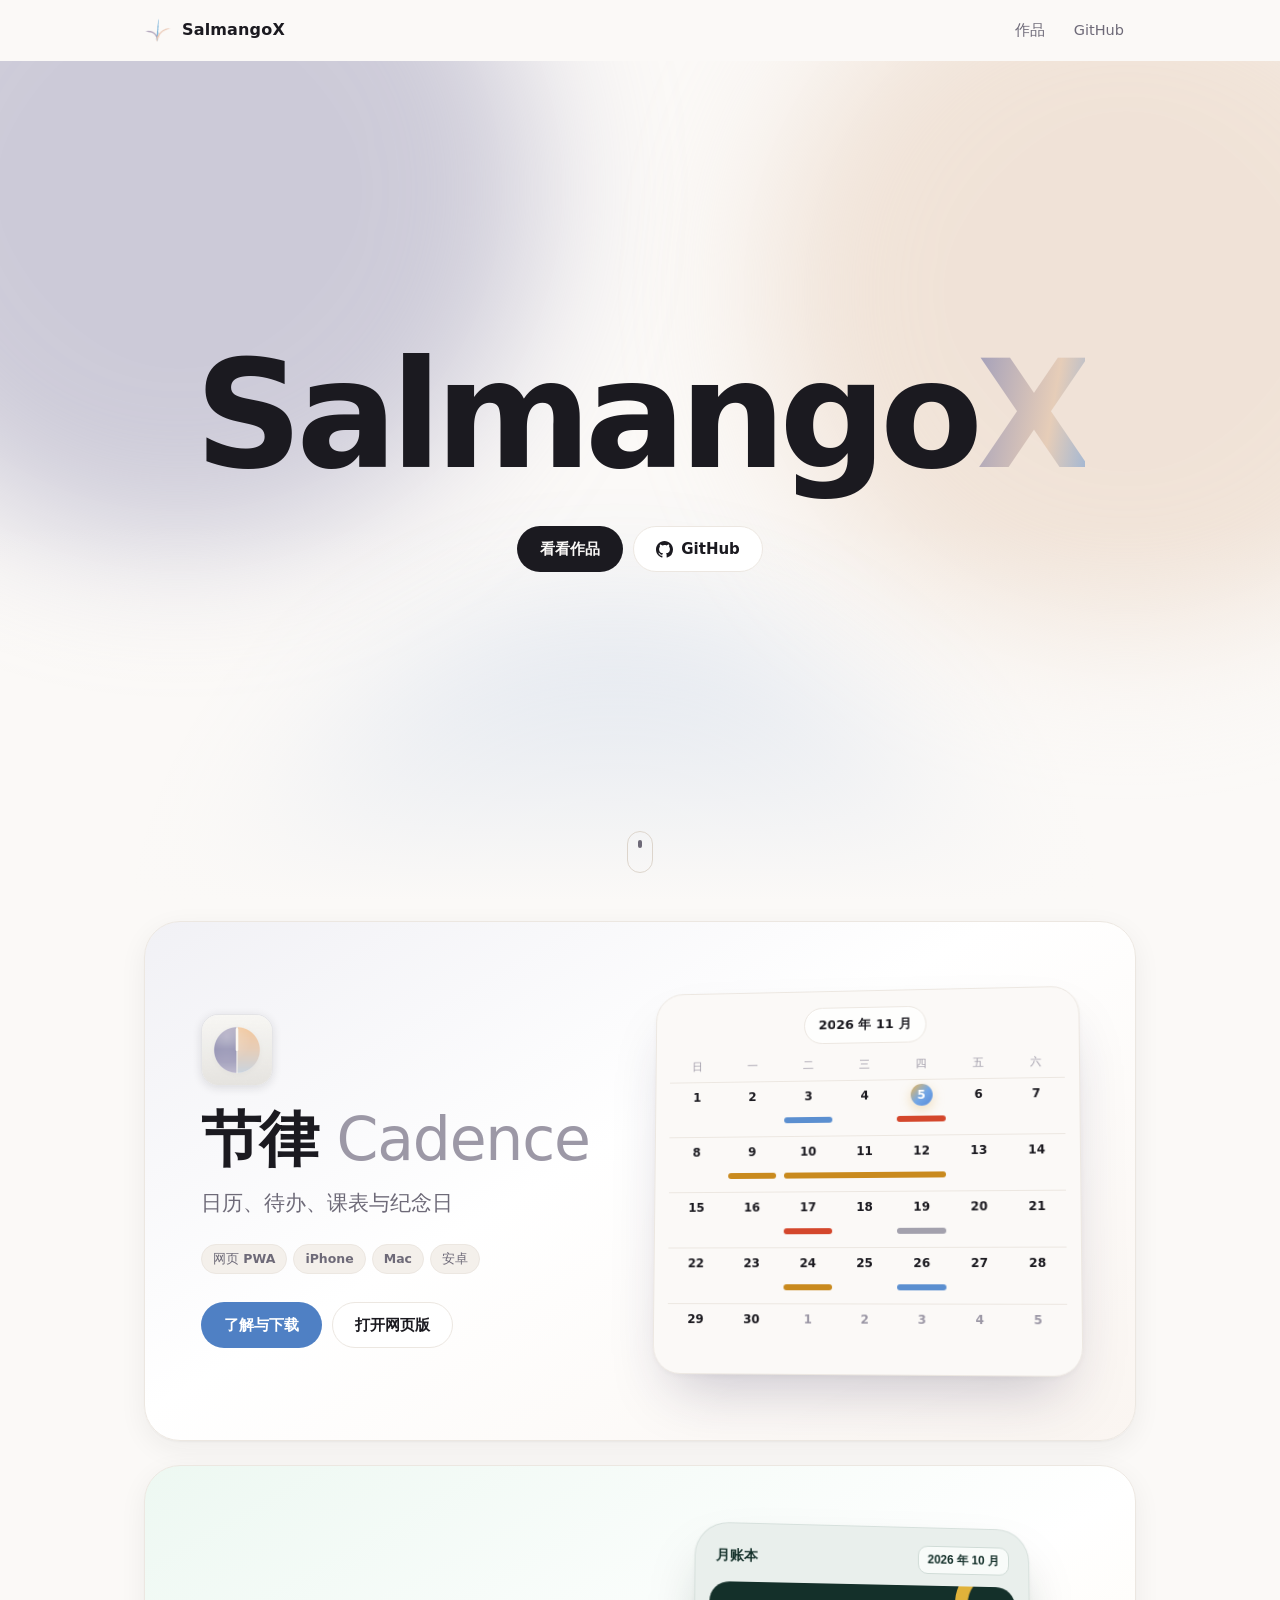
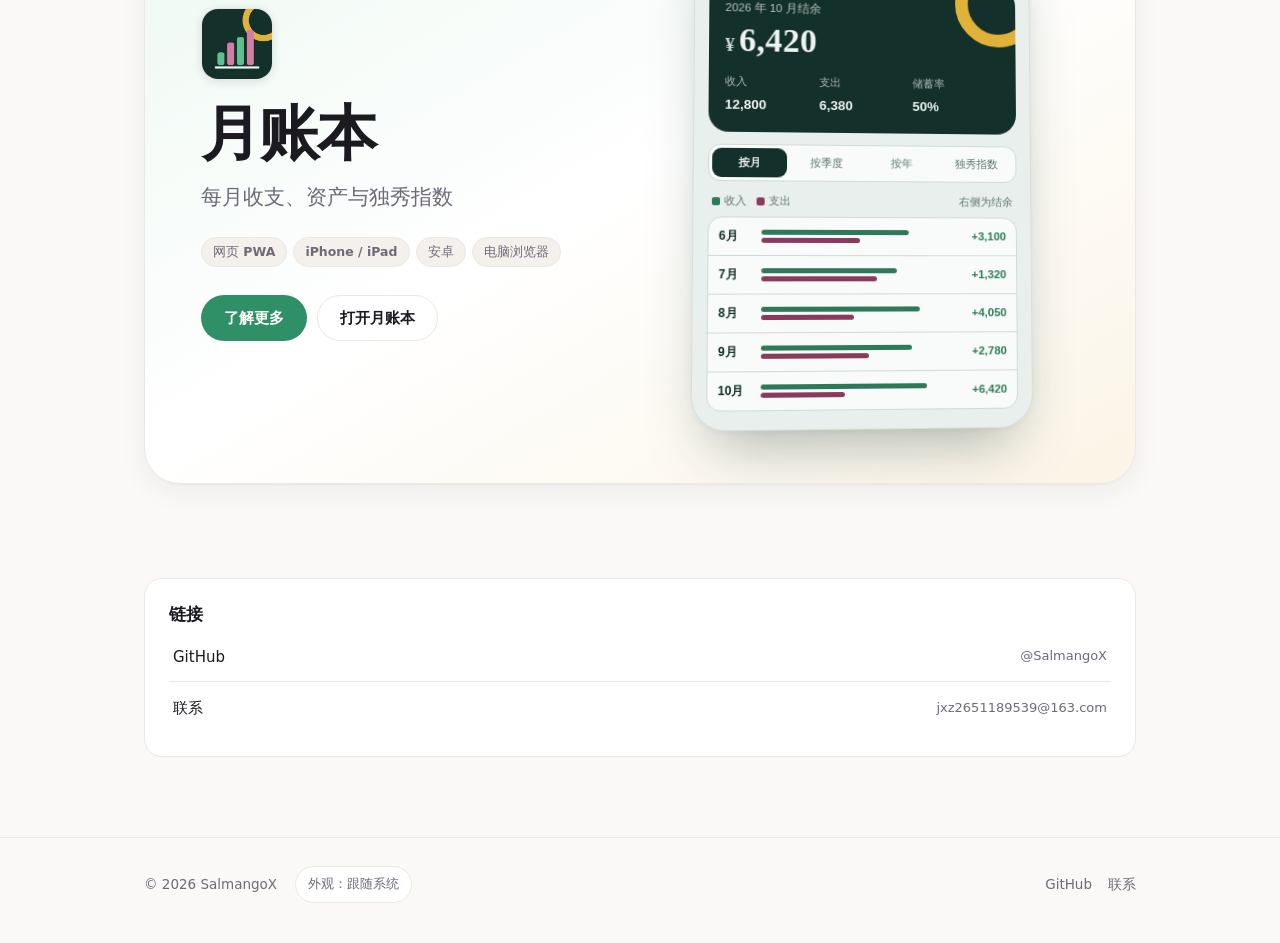
==== index.html @ d092184d "示意图去掉点阵、背后彩光更饱满；玻璃加上沿内亮光和下沿内阴影显出厚度（Safari 也有）；同步示意图重排：左列 iPhone / 安卓、右列 Mac / 网页、虚线正好连到中间的云，标签放在云下居中" ====
<!doctype html>
<html lang="zh-CN">
<head>
<meta charset="utf-8">
<meta name="sx-build" content="202611070124">
<meta name="viewport" content="width=device-width,initial-scale=1,viewport-fit=cover">
<title>SalmangoX</title>
<meta name="description" content="SalmangoX 的作品。">
<meta name="theme-color" content="#FBF9F7" media="(prefers-color-scheme: light)">
<meta name="theme-color" content="#141318" media="(prefers-color-scheme: dark)">
<link rel="icon" href="logo.png" type="image/png">
<link rel="stylesheet" href="style.css?v=202611070124">
<script src="site.js?v=202611070124"></script>
</head>
<body>
<header>
  <div class="wrap bar">
    <a class="brand" href="./" aria-label="SalmangoX 首页"><img src="logo.png" alt="" width="28" height="28">SalmangoX</a>
    <nav class="nav">
      <a href="./#products">作品</a>
      <a href="https://github.com/SalmangoX">GitHub</a>
    </nav>
  </div>
</header>

<main>
  <div class="hero">
    <div class="aurora" aria-hidden="true"><span></span><span></span><span></span></div>
    <div class="wrap hero-in">
      <h1 class="big">Salmango<span class="grad shimmer">X</span></h1>
      <div class="btns">
        <a class="btn primary" href="#products">看看作品</a>
        <a class="btn ghost" href="https://github.com/SalmangoX">
          <svg viewBox="0 0 16 16" fill="currentColor" aria-hidden="true"><path d="M8 0C3.58 0 0 3.58 0 8c0 3.54 2.29 6.53 5.47 7.59.4.07.55-.17.55-.38v-1.33c-2.23.48-2.7-1.07-2.7-1.07-.36-.92-.89-1.17-.89-1.17-.73-.5.06-.49.06-.49.8.06 1.23.83 1.23.83.71 1.22 1.87.87 2.33.66.07-.52.28-.87.5-1.07-1.78-.2-3.64-.89-3.64-3.95 0-.87.31-1.59.82-2.15-.08-.2-.36-1.02.08-2.12 0 0 .67-.21 2.2.82A7.6 7.6 0 0 1 8 3.87c.68 0 1.36.09 2 .27 1.53-1.04 2.2-.82 2.2-.82.44 1.1.16 1.92.08 2.12.51.56.82 1.27.82 2.15 0 3.07-1.87 3.75-3.65 3.95.29.25.54.73.54 1.48v2.2c0 .21.15.46.55.38A8.01 8.01 0 0 0 16 8c0-4.42-3.58-8-8-8Z"/></svg>
          GitHub
        </a>
      </div>
    </div>
    <a class="scroll-cue" href="#products" aria-label="往下看"><span></span></a>
  </div>

  <section id="products" class="showcase">
    <div class="wrap">

      <article class="show cadence spot reveal">
        <div class="show-text">
          <img class="picon" src="img/cadence.png" alt="节律图标" width="72" height="72">
          <h2>节律 <span class="en">Cadence</span></h2>
          <p class="one">日历、待办、课表与纪念日</p>
          <div class="chips"><span class="chip">网页 PWA</span><span class="chip">iPhone</span><span class="chip">Mac</span><span class="chip">安卓</span></div>
          <div class="btns">
            <a class="btn tint" href="cadence.html">了解与下载</a>
            <a class="btn ghost" href="https://salmangox.github.io/month-calendar/">打开网页版</a>
          </div>
        </div>
        <div class="show-vis" aria-hidden="true">
          <div class="cal">
            <div class="cal-h"><span class="pill">2026 年 11 月</span></div>
            <div class="cal-w"><span>日</span><span>一</span><span>二</span><span>三</span><span>四</span><span>五</span><span>六</span></div>
            <div class="cal-g">
              <span class="cell" style="--i:1"><b>1</b></span>
              <span class="cell" style="--i:2"><b>2</b></span>
              <span class="cell" style="--i:3"><b>3</b><i class="ev p1"></i></span>
              <span class="cell" style="--i:4"><b>4</b></span>
              <span class="cell today" style="--i:5"><b>5</b><i class="ev p3"></i></span>
              <span class="cell" style="--i:6"><b>6</b></span>
              <span class="cell" style="--i:7"><b>7</b></span>
              <span class="cell" style="--i:8"><b>8</b></span>
              <span class="cell" style="--i:9"><b>9</b><i class="ev p2"></i></span>
              <span class="cell" style="--i:10"><b>10</b><i class="ev span p2"></i></span>
              <span class="cell" style="--i:11"><b>11</b></span>
              <span class="cell" style="--i:12"><b>12</b></span>
              <span class="cell" style="--i:13"><b>13</b></span>
              <span class="cell" style="--i:14"><b>14</b></span>
              <span class="cell" style="--i:15"><b>15</b></span>
              <span class="cell" style="--i:16"><b>16</b></span>
              <span class="cell" style="--i:17"><b>17</b><i class="ev p3"></i></span>
              <span class="cell" style="--i:18"><b>18</b></span>
              <span class="cell" style="--i:19"><b>19</b><i class="ev p0"></i></span>
              <span class="cell" style="--i:20"><b>20</b></span>
              <span class="cell" style="--i:21"><b>21</b></span>
              <span class="cell" style="--i:22"><b>22</b></span>
              <span class="cell" style="--i:23"><b>23</b></span>
              <span class="cell" style="--i:24"><b>24</b><i class="ev p2"></i></span>
              <span class="cell" style="--i:25"><b>25</b></span>
              <span class="cell" style="--i:26"><b>26</b><i class="ev p1"></i></span>
              <span class="cell" style="--i:27"><b>27</b></span>
              <span class="cell" style="--i:28"><b>28</b></span>
              <span class="cell" style="--i:29"><b>29</b></span>
              <span class="cell" style="--i:30"><b>30</b></span>
              <span class="cell out" style="--i:31"><b>1</b></span>
              <span class="cell out" style="--i:32"><b>2</b></span>
              <span class="cell out" style="--i:33"><b>3</b></span>
              <span class="cell out" style="--i:34"><b>4</b></span>
              <span class="cell out" style="--i:35"><b>5</b></span>
            </div>
          </div>
        </div>
      </article>

      <article class="show ledger spot reveal">
        <div class="show-text">
          <img class="picon" src="img/ledger.png" alt="月账本图标" width="72" height="72">
          <h2>月账本</h2>
          <p class="one">每月收支、资产与独秀指数</p>
          <div class="chips"><span class="chip">网页 PWA</span><span class="chip">iPhone / iPad</span><span class="chip">安卓</span><span class="chip">电脑浏览器</span></div>
          <div class="btns">
            <a class="btn tint" href="ledger.html">了解更多</a>
            <a class="btn ghost" href="https://salmangox.github.io/ledger/">打开月账本</a>
          </div>
        </div>
        <div class="show-vis" aria-hidden="true">
          <div class="lg-app">
            <div class="lg-top"><b>月账本</b><span>2026 年 10 月</span></div>
            <div class="lg-hero">
              <i class="lg-ring"></i>
              <div class="lg-cap">2026 年 10 月结余</div>
              <div class="lg-num">6,420</div>
              <div class="lg-kv"><div><span>收入</span><b>12,800</b></div><div><span>支出</span><b>6,380</b></div><div><span>储蓄率</span><b>50%</b></div></div>
            </div>
            <div class="lg-seg"><span class="on">按月</span><span>按季度</span><span>按年</span><span>独秀指数</span></div>
            <div class="lg-legend"><span><i class="inc"></i>收入</span><span><i class="exp"></i>支出</span><span class="r">右侧为结余</span></div>
            <div class="lg-rows"><div class="lg-row" style="--i:0"><b>6月</b><div class="lg-bars"><i class="inc" style="--w:78%"></i><i class="exp" style="--w:52%"></i></div><em>+3,100</em></div><div class="lg-row" style="--i:1"><b>7月</b><div class="lg-bars"><i class="inc" style="--w:72%"></i><i class="exp" style="--w:61%"></i></div><em>+1,320</em></div><div class="lg-row" style="--i:2"><b>8月</b><div class="lg-bars"><i class="inc" style="--w:84%"></i><i class="exp" style="--w:49%"></i></div><em>+4,050</em></div><div class="lg-row" style="--i:3"><b>9月</b><div class="lg-bars"><i class="inc" style="--w:80%"></i><i class="exp" style="--w:57%"></i></div><em>+2,780</em></div><div class="lg-row" style="--i:4"><b>10月</b><div class="lg-bars"><i class="inc" style="--w:88%"></i><i class="exp" style="--w:44%"></i></div><em>+6,420</em></div></div>
          </div>
        </div>
      </article>

    </div>
  </section>

  <section>
    <div class="wrap">
      <div class="box reveal">
        <h3>链接</h3>
        <div class="links">
          <a href="https://github.com/SalmangoX">GitHub<span>@SalmangoX</span></a>
          <a href="mailto:jxz2651189539@163.com">联系<span>jxz2651189539@163.com</span></a>
        </div>
      </div>
    </div>
  </section>
</main>

<footer>
  <div class="wrap">
    <span>© 2026 SalmangoX</span>
    <button class="theme" id="themeBtn" type="button">外观：跟随系统</button>
    <div class="sp">
      <a href="https://github.com/SalmangoX">GitHub</a>
      <a href="mailto:jxz2651189539@163.com">联系</a>
    </div>
  </div>
</footer>
</body>
</html>
---- style.css ----
/* SalmangoX 官网 · 配色取自节律 Cadence 的 logo：雾紫 → 暖沙；主色天蓝 */
:root{
  --bg:#FBF9F7; --bg2:#F4F0EB; --card:#FFFFFF; --ink:#1B1A20; --sub:#6E6A78; --faint:#9C98A6;
  --line:#ECE7E1; --line2:#DDD5CC;
  --a1:#9F9DBA; --a2:#E6CDB8; --sky:#4F80C4; --sky-ink:#3E6BAA;
  --p0:#A3A1AD; --p1:#5B8FD0; --p2:#C98A1E; --p3:#D4472C;
  --lg-deep:#15302C; --lg-green:#5EC394; --lg-pink:#D57FA8; --lg-gold:#E3B23C;
  --pc:var(--sky); --pc-ink:var(--sky-ink);
  --r:18px; --shadow:0 1px 2px rgba(27,26,32,.04),0 8px 28px rgba(27,26,32,.06);
  --hdr:rgba(251,249,247,.82);
  color-scheme:light;
}
@media (prefers-color-scheme:dark){
  :root:not([data-theme="light"]){
    --bg:#141318; --bg2:#1A1920; --card:#1E1D24; --ink:#EEECF3; --sub:#A6A2B1; --faint:#77737F;
    --line:#2A2831; --line2:#3A3742;
    --a1:#B4B2CE; --a2:#E9D2BE; --sky:#8DB0EA; --sky-ink:#8DB0EA;
    --shadow:0 1px 2px rgba(0,0,0,.3),0 8px 28px rgba(0,0,0,.28);
    --hdr:rgba(20,19,24,.78);
    color-scheme:dark;
  }
}
:root[data-theme="dark"]{
  --bg:#141318; --bg2:#1A1920; --card:#1E1D24; --ink:#EEECF3; --sub:#A6A2B1; --faint:#77737F;
  --line:#2A2831; --line2:#3A3742;
  --a1:#B4B2CE; --a2:#E9D2BE; --sky:#8DB0EA; --sky-ink:#8DB0EA;
  --shadow:0 1px 2px rgba(0,0,0,.3),0 8px 28px rgba(0,0,0,.28);
  --hdr:rgba(20,19,24,.78);
  color-scheme:dark;
}

*{box-sizing:border-box}
html{-webkit-text-size-adjust:100%}
body{margin:0;background:var(--bg);color:var(--ink);font-size:16px;line-height:1.75;
  font-family:-apple-system,BlinkMacSystemFont,"SF Pro Text","PingFang SC","Hiragino Sans GB","Microsoft YaHei",system-ui,sans-serif;
  -webkit-font-smoothing:antialiased;text-rendering:optimizeLegibility}
a{color:inherit;text-decoration:none}
h1,h2,h3,p{margin:0}
h1,h2,h3{line-height:1.3;letter-spacing:-.01em}
img{display:block;max-width:100%}
code{font-family:ui-monospace,"SF Mono",Menlo,monospace;font-size:.86em;background:var(--bg2);
  border:1px solid var(--line);border-radius:6px;padding:1px 6px;word-break:break-all}
.wrap{max-width:1040px;margin:0 auto;padding:0 24px}
@media (max-width:560px){.wrap{padding:0 16px}}

/* 顶栏 */
header{position:sticky;top:0;z-index:10;background:var(--hdr);border-bottom:1px solid var(--line);
  -webkit-backdrop-filter:saturate(1.6) blur(16px);backdrop-filter:saturate(1.6) blur(16px)}
.bar{display:flex;align-items:center;gap:6px;height:60px}
.brand{display:flex;align-items:center;gap:10px;font-weight:680;letter-spacing:.01em;margin-right:auto;padding:8px 0}
.brand svg{width:28px;height:28px;flex:none}
.brand img{width:28px;height:28px;flex:none;display:block}
.nav a{font-size:14.5px;color:var(--sub);padding:10px 12px;border-radius:10px}
.nav a:hover,.nav a[aria-current]{color:var(--ink)}
.nav a[aria-current]{font-weight:600}
@media (max-width:560px){.nav a.hide-s{display:none}.nav a{padding:10px 8px}}

/* 按钮：热区比看到的大 */
.btns{display:flex;gap:10px;flex-wrap:wrap}
.btn{display:inline-flex;align-items:center;justify-content:center;gap:8px;min-height:46px;padding:0 22px;
  border-radius:999px;font-size:15px;font-weight:600;border:1px solid transparent;
  transition:transform .18s,border-color .18s,background .18s}
.btn:hover{transform:translateY(-1px)}
.btn:active{transform:scale(.98)}
.btn.primary{background:var(--ink);color:var(--bg)}
.btn.tint{background:var(--pc);color:#fff}
:root[data-theme="dark"] .btn.tint{color:#15141A}
@media (prefers-color-scheme:dark){:root:not([data-theme="light"]) .btn.tint{color:#15141A}}
.btn.ghost{background:var(--card);border-color:var(--line)}
.btn.ghost:hover{border-color:var(--line2)}
.btn svg{width:17px;height:17px}

/* 首页大标题 */
.hero{position:relative;padding:88px 0 64px;overflow:hidden}
.hero::before{content:"";position:absolute;inset:-30% -10% auto;height:520px;z-index:-1;pointer-events:none;
  background:radial-gradient(42% 60% at 30% 40%,color-mix(in oklab,var(--a1) 34%,transparent),transparent 70%),
             radial-gradient(40% 55% at 72% 35%,color-mix(in oklab,var(--a2) 46%,transparent),transparent 70%);
  filter:blur(8px);opacity:.9}
.eyebrow{font-size:12.5px;letter-spacing:.2em;text-transform:uppercase;color:var(--faint);font-weight:650}
.hero h1{font-size:clamp(38px,7vw,64px);margin:14px 0 18px;font-weight:720;letter-spacing:-.02em}
.grad{background:linear-gradient(100deg,var(--a1),color-mix(in oklab,var(--a1) 50%,var(--a2)) 45%,var(--a2));
  -webkit-background-clip:text;background-clip:text;color:transparent}
.hero .lead{max-width:560px;color:var(--sub);font-size:17.5px}
.hero .btns{margin-top:30px}
@media (max-width:560px){.hero{padding:56px 0 40px}.hero .lead{font-size:16px}}

section{padding:40px 0}
.sec-h{margin-bottom:22px}
.sec-h h2{font-size:clamp(24px,3.4vw,30px);margin-top:6px}
.sec-h p{color:var(--sub);margin-top:8px;max-width:620px}

/* 产品卡片 */
.products{display:grid;grid-template-columns:1fr 1fr;gap:18px}
@media (max-width:820px){.products{grid-template-columns:1fr}}
.pcard{position:relative;display:flex;flex-direction:column;background:var(--card);border:1px solid var(--line);
  border-radius:24px;padding:28px;box-shadow:var(--shadow);overflow:hidden;transition:transform .22s,border-color .22s}
.pcard:hover{transform:translateY(-2px);border-color:var(--line2)}
.pcard::after{content:"";position:absolute;right:-90px;top:-90px;width:260px;height:260px;border-radius:50%;
  background:var(--glow);opacity:.22;filter:blur(30px);pointer-events:none}
.pcard.cadence{--glow:linear-gradient(135deg,var(--a1),var(--a2));--pc:var(--sky)}
.pcard.ledger{--glow:linear-gradient(135deg,var(--lg-green),var(--lg-gold));--pc:#2F8F66}
.ptop{display:flex;align-items:center;gap:16px}
.picon{width:64px;height:64px;border-radius:15px;flex:none;box-shadow:0 2px 10px rgba(27,26,32,.12);
  border:1px solid rgba(127,127,127,.15)}
.ptop h3{font-size:22px}
.ptop .sub{font-size:13.5px;color:var(--sub);line-height:1.5;margin-top:2px}
.pcard .desc{color:var(--sub);margin:18px 0 16px;font-size:15.5px}
.ticks{list-style:none;padding:0;margin:0 0 20px;display:grid;gap:8px;font-size:14.5px}
.ticks li{display:flex;gap:10px;align-items:flex-start;line-height:1.6}
.ticks li::before{content:"";flex:none;width:7px;height:7px;border-radius:50%;margin-top:8px;background:var(--dot,var(--pc))}
.chips{display:flex;flex-wrap:wrap;gap:6px;margin-bottom:22px}
.chip{display:inline-flex;align-items:center;gap:6px;font-size:12.5px;font-weight:550;color:var(--sub);
  background:var(--bg2);border:1px solid var(--line);border-radius:999px;padding:3px 11px}
.chip svg{width:13px;height:13px}
.pcard .btns{margin-top:auto}
.ver{font-size:12px;color:var(--faint);font-weight:600;letter-spacing:.04em;border:1px solid var(--line);
  border-radius:999px;padding:1px 8px;margin-left:8px;vertical-align:3px}

/* 关于 */
.about{display:grid;grid-template-columns:1.2fr 1fr;gap:18px}
@media (max-width:820px){.about{grid-template-columns:1fr}}
.box{background:var(--card);border:1px solid var(--line);border-radius:var(--r);padding:24px}
.box h3{font-size:17px;margin-bottom:8px}
.box p{color:var(--sub);font-size:15px}
.box p+p{margin-top:10px}
.links{display:grid;gap:2px;margin-top:4px}
.links a{display:flex;align-items:center;gap:12px;padding:11px 4px;border-bottom:1px solid var(--line);font-size:15px}
.links a:last-child{border-bottom:0}
.links a span{color:var(--sub);font-size:13px;margin-left:auto;text-align:right}
.links a:hover{color:var(--pc-ink)}

/* 产品页 */
.phero{padding-top:64px;padding-bottom:36px}
.phero .ptop{gap:20px}
.phero .picon{width:92px;height:92px;border-radius:22px}
.phero h1{font-size:clamp(32px,5.6vw,48px);font-weight:720}
.phero h1 small{display:block;font-size:13px;letter-spacing:.24em;text-transform:uppercase;color:var(--faint);font-weight:600;margin-top:4px}
.phero .lead{color:var(--sub);font-size:17px;max-width:640px;margin:22px 0 26px}
@media (max-width:560px){.phero{padding-top:40px;padding-bottom:24px}.phero .picon{width:72px;height:72px;border-radius:17px}}
.page-cadence{--pc:var(--sky);--pc-ink:var(--sky-ink)}
.page-ledger{--pc:#2F8F66;--pc-ink:#2F8F66}
:root[data-theme="dark"] .page-ledger{--pc:var(--lg-green);--pc-ink:var(--lg-green)}
@media (prefers-color-scheme:dark){:root:not([data-theme="light"]) .page-ledger{--pc:var(--lg-green);--pc-ink:var(--lg-green)}}

.grid3{display:grid;grid-template-columns:repeat(3,1fr);gap:12px}
@media (max-width:860px){.grid3{grid-template-columns:1fr 1fr}}
@media (max-width:560px){.grid3{grid-template-columns:1fr}}
.feat{background:var(--card);border:1px solid var(--line);border-radius:var(--r);padding:20px 20px 18px}
.feat .ic{width:34px;height:34px;border-radius:10px;display:grid;place-items:center;margin-bottom:12px;
  background:color-mix(in oklab,var(--pc) 13%,transparent);color:var(--pc-ink)}
.feat .ic svg{width:19px;height:19px}
.feat h3{font-size:16px;margin-bottom:6px}
.feat p{font-size:14px;color:var(--sub);line-height:1.7}

/* 优先级色条 */
.pri{display:flex;border-radius:14px;overflow:hidden;border:1px solid var(--line);margin-top:6px}
.pri div{flex:1;padding:14px 12px 12px;color:#fff;font-size:13.5px;font-weight:600;line-height:1.4}
.pri div small{display:block;font-weight:500;opacity:.85;font-size:11.5px;letter-spacing:.04em}
.pri .p0{background:var(--p0)}.pri .p1{background:var(--p1)}.pri .p2{background:var(--p2)}.pri .p3{background:var(--p3)}
.note{font-size:13px;color:var(--faint);margin-top:10px}

/* 平台 / 下载 */
.plats{display:grid;grid-template-columns:1fr 1fr;gap:14px}
@media (max-width:760px){.plats{grid-template-columns:1fr}}
.plat{background:var(--card);border:1px solid var(--line);border-radius:22px;padding:24px;display:flex;flex-direction:column}
.plat .ph{display:flex;align-items:center;gap:12px;margin-bottom:10px}
.plat .ph svg{width:26px;height:26px;color:var(--pc-ink);flex:none}
.plat h3{font-size:18px}
.plat .req{font-size:12.5px;color:var(--faint);margin-left:auto;text-align:right;line-height:1.4}
.plat p{font-size:14.5px;color:var(--sub)}
.plat ol{margin:12px 0 18px;padding-left:20px;font-size:14px;color:var(--sub);display:grid;gap:4px}
.plat ol li::marker{color:var(--faint)}
.plat .btns{margin-top:auto}
.plat .btn{min-height:42px;font-size:14px;padding:0 18px}

/* 独秀指数 */
.formula{background:var(--lg-deep);color:#F2F7F4;border-radius:22px;padding:30px 28px;position:relative;overflow:hidden}
.formula::after{content:"";position:absolute;right:-40px;top:-40px;width:150px;height:150px;border-radius:50%;
  border:22px solid var(--lg-gold);opacity:.9}
.formula .eq{font-size:clamp(19px,3.2vw,26px);font-weight:650;line-height:1.5;position:relative;z-index:1;max-width:80%}
.formula .eq b{color:var(--lg-green)}
.formula .eq i{font-style:normal;color:var(--lg-pink)}
.formula p{color:rgba(242,247,244,.72);font-size:14.5px;margin-top:14px;position:relative;z-index:1;max-width:620px}
.formula .eq b,.formula .eq i{white-space:nowrap}
@media (max-width:560px){.formula{padding-top:26px}.formula .eq{max-width:100%}.formula::after{width:84px;height:84px;border-width:14px;right:-34px;top:-34px}}

table{width:100%;border-collapse:separate;border-spacing:0;background:var(--card);border:1px solid var(--line);
  border-radius:var(--r);overflow:hidden;font-size:14.5px}
th,td{text-align:left;padding:13px 18px;border-top:1px solid var(--line);vertical-align:top}
tr:first-child th,tr:first-child td{border-top:0}
th{font-weight:550;color:var(--sub);width:38%;background:var(--bg2)}
@media (max-width:560px){th,td{padding:12px 14px;display:block;width:auto}td{border-top:0;padding-top:0}th{background:transparent;padding-bottom:4px}}

/* 页脚 */
footer{border-top:1px solid var(--line);margin-top:40px;padding:28px 0 calc(40px + env(safe-area-inset-bottom));color:var(--sub);font-size:13.5px}
footer .wrap{display:flex;gap:10px 18px;flex-wrap:wrap;align-items:center}
footer .sp{margin-left:auto;display:flex;gap:4px 16px;flex-wrap:wrap}
footer a{padding:6px 0}
footer a:hover{color:var(--ink)}
.theme{appearance:none;border:1px solid var(--line);background:var(--card);color:var(--sub);border-radius:999px;
  font:inherit;font-size:13px;padding:6px 12px;cursor:pointer;min-height:34px}
.theme:hover{color:var(--ink);border-color:var(--line2)}
.pcard .chips{margin-top:18px}
.hero h1{margin-bottom:0}

/* ================= 动效与展示（首页大标题、产品展示、滚动渐显） ================= */
:root{--ease:cubic-bezier(.2,.75,.2,1);--brand-grad:linear-gradient(135deg,#E2B562 6%,#74A8E6 52%,#5A8DDA 96%)}

/* 顶栏：页面最上面时透明，往下滚才出现毛玻璃 */
header{transition:background .3s,border-color .3s}
html.js:not(.scrolled) header{background:transparent;border-color:transparent;-webkit-backdrop-filter:none;backdrop-filter:none}

/* 大标题 */
.hero{min-height:calc(100svh - 60px);display:grid;place-items:center;padding:40px 0 90px;text-align:center;isolation:isolate}
.hero::before{display:none}
.hero-in{display:flex;flex-direction:column;align-items:center}
.aurora{position:absolute;inset:0;z-index:-1;overflow:hidden;pointer-events:none}
.aurora span{position:absolute;width:56vmax;height:56vmax;border-radius:50%;filter:blur(70px);opacity:.5;mix-blend-mode:normal;
  animation:drift 22s ease-in-out infinite alternate}
.aurora span:nth-child(1){background:var(--a1);left:-14vmax;top:-18vmax}
.aurora span:nth-child(2){background:var(--a2);right:-16vmax;top:-10vmax;animation-duration:26s;animation-delay:-6s}
.aurora span:nth-child(3){background:var(--sky);left:20vmax;bottom:-34vmax;opacity:.22;animation-duration:30s;animation-delay:-12s}
.aurora::after{content:"";position:absolute;inset:0;background:linear-gradient(to bottom,transparent 55%,var(--bg))}
@keyframes drift{0%{transform:translate(0,0) scale(1)}50%{transform:translate(6vmax,4vmax) scale(1.12)}100%{transform:translate(-4vmax,7vmax) scale(.94)}}
:root[data-theme="dark"] .aurora span{opacity:.32}
@media (prefers-color-scheme:dark){:root:not([data-theme="light"]) .aurora span{opacity:.32}}

@keyframes pop{from{transform:scale(.4);opacity:0}to{transform:none;opacity:1}}

.hero h1.big{font-size:clamp(60px,13vw,150px);line-height:1;letter-spacing:-.045em;font-weight:760;margin:0;
  animation:rise 1.1s var(--ease) .25s both}
.shimmer{background-image:linear-gradient(100deg,var(--a1) 0%,var(--a2) 30%,#74A8E6 55%,var(--a1) 80%,var(--a2) 100%);
  background-size:250% 100%;animation:shine 7s linear infinite}
@keyframes shine{to{background-position:-250% 0}}
.hero .tag{margin-top:22px;font-size:clamp(15px,2vw,18px);letter-spacing:.32em;color:var(--sub);padding-left:.32em;
  animation:rise 1s var(--ease) .45s both}
.hero .btns{justify-content:center;margin-top:36px;animation:rise 1s var(--ease) .6s both}
@keyframes rise{from{opacity:0;transform:translateY(26px);filter:blur(8px)}to{opacity:1;transform:none;filter:none}}

.scroll-cue{position:absolute;left:50%;bottom:28px;width:26px;height:42px;margin-left:-13px;border-radius:14px;
  border:1.5px solid var(--line2);animation:rise 1s var(--ease) 1s both}
.scroll-cue span{position:absolute;left:50%;top:8px;width:4px;height:8px;margin-left:-2px;border-radius:2px;background:var(--sub);
  animation:cue 1.8s ease-in-out infinite}
@keyframes cue{0%{opacity:0;transform:translateY(-2px)}30%{opacity:1}80%{opacity:0;transform:translateY(14px)}100%{opacity:0}}
@media (max-height:620px){.scroll-cue{display:none}}

/* 产品展示：大块面板 */
.showcase{padding:20px 0 30px}
.show{position:relative;display:grid;grid-template-columns:1fr 1.05fr;align-items:center;gap:40px;min-height:520px;
  padding:56px;margin-bottom:24px;border-radius:36px;overflow:hidden;isolation:isolate;
  background:var(--card);border:1px solid var(--line);box-shadow:var(--shadow)}
.show.cadence{--pc:var(--sky);background:linear-gradient(150deg,color-mix(in oklab,var(--a1) 14%,var(--card)),var(--card) 45%,color-mix(in oklab,var(--a2) 20%,var(--card)))}
.show.ledger{--pc:#2F8F66;background:linear-gradient(150deg,color-mix(in oklab,var(--lg-green) 12%,var(--card)),var(--card) 50%,color-mix(in oklab,var(--lg-gold) 14%,var(--card)))}
:root[data-theme="dark"] .show.ledger{--pc:var(--lg-green)}
@media (prefers-color-scheme:dark){:root:not([data-theme="light"]) .show.ledger{--pc:var(--lg-green)}}
.show-text .picon{width:72px;height:72px;border-radius:17px;margin-bottom:22px}
.show h2{font-size:clamp(38px,5.4vw,60px);line-height:1.05;letter-spacing:-.03em;font-weight:740}
.show h2 .en{font-weight:500;color:var(--faint);letter-spacing:-.02em}
.show .one{font-size:clamp(17px,2vw,21px);color:var(--sub);margin:14px 0 22px}
.show .chips{margin-bottom:28px}
@media (max-width:860px){
  .show{grid-template-columns:1fr;padding:36px 26px 30px;min-height:0;gap:34px;border-radius:30px}
  .show-vis{order:2}
}

/* 跟随鼠标的光晕（只在能悬停的设备上） */
.spot::before{content:"";position:absolute;inset:0;z-index:-1;opacity:0;transition:opacity .4s;pointer-events:none;
  background:radial-gradient(520px circle at var(--mx,50%) var(--my,50%),color-mix(in oklab,var(--pc) 16%,transparent),transparent 60%)}
@media (hover:hover){.spot:hover::before{opacity:1}}

/* 示意：节律的月历 */
.show-vis{display:grid;place-items:center;perspective:1400px}
.cal{width:100%;max-width:440px;background:var(--bg);border:1px solid var(--line);border-radius:28px;padding:16px 14px 18px;
  box-shadow:0 30px 60px -20px rgba(40,30,70,.25),0 2px 6px rgba(0,0,0,.04);
  transform:rotateX(14deg) rotateY(-16deg) rotateZ(2deg) scale(.94);transition:transform 1.4s var(--ease)}
.show.in .cal{transform:rotateX(calc(4deg + var(--drx,0deg))) rotateY(calc(-6deg + var(--dry,0deg))) translate3d(var(--dtx,0px),var(--dty,0px),0) scale(var(--ds,1))}
.cal-h{display:flex;justify-content:center;margin-bottom:8px}
.pill{font-size:13px;font-weight:650;padding:6px 14px;border-radius:999px;background:color-mix(in oklab,var(--card) 80%,transparent);
  border:1px solid var(--line);box-shadow:inset 0 1px 0 rgba(255,255,255,.5)}
.cal-w,.cal-g{display:grid;grid-template-columns:repeat(7,1fr)}
.cal-w span{text-align:center;font-size:11px;color:var(--faint);padding:4px 0 6px}
.cal-g{gap:4px 0}
.cell{position:relative;height:52px;border-top:1px solid var(--line);padding-top:4px;text-align:center;font-size:12px;color:var(--ink)}
.cell b{font-weight:550;display:inline-grid;place-items:center;width:22px;height:22px;border-radius:50%}
.cell.out{color:var(--faint)}
.cell.today b{background:var(--brand-grad);color:#fff;box-shadow:0 4px 12px rgba(226,181,98,.4)}
.ev{position:absolute;left:4px;right:4px;bottom:9px;height:6px;border-radius:3px;transform:scaleX(0);transform-origin:left;
  transition:transform .7s var(--ease);transition-delay:calc(var(--i) * 28ms + .3s)}
.ev.span{right:calc(-200% + 4px)}
.ev.p0{background:var(--p0)}.ev.p1{background:var(--p1)}.ev.p2{background:var(--p2)}.ev.p3{background:var(--p3)}
.show.in .ev{transform:none}

/* 示意：月账本的 App 界面（配色、字体、结构取自月账本本身，数字为示意） */
.lg-app{--l-bg:#E9EFEC;--l-paper:#F8FBF9;--l-ink:#14302A;--l-muted:#5E7770;--l-line:#CFDBD6;--l-hero:#14302A;--l-hero-ink:#EDF3F0;
  --l-mark:#E0B23A;--l-inc:#2E7A58;--l-exp:#8A3A5C;
  width:100%;max-width:340px;background:var(--l-bg);color:var(--l-ink);border-radius:34px;padding:16px 14px 18px;
  border:1px solid color-mix(in oklab,var(--l-line) 70%,transparent);
  box-shadow:0 30px 60px -20px rgba(10,40,30,.35),0 2px 6px rgba(0,0,0,.04);
  font-family:"Noto Sans SC","PingFang SC","Microsoft YaHei",sans-serif;
  transform:rotateX(12deg) rotateY(14deg) rotateZ(-2deg) scale(.94);transition:transform 1.4s var(--ease)}
:root[data-theme="dark"] .lg-app{--l-bg:#0A0A0B;--l-paper:#161618;--l-ink:#ECEDEE;--l-muted:#9A9DA2;--l-line:#2B2C2F;--l-hero:#12302A;--l-mark:#E9C25B;--l-inc:#63C79A;--l-exp:#E08AAE}
@media (prefers-color-scheme:dark){:root:not([data-theme="light"]) .lg-app{--l-bg:#0A0A0B;--l-paper:#161618;--l-ink:#ECEDEE;--l-muted:#9A9DA2;--l-line:#2B2C2F;--l-hero:#12302A;--l-mark:#E9C25B;--l-inc:#63C79A;--l-exp:#E08AAE}}
.show.in .lg-app{transform:rotateX(calc(4deg + var(--drx,0deg))) rotateY(calc(6deg + var(--dry,0deg))) translate3d(var(--dtx,0px),var(--dty,0px),0) scale(var(--ds,1))}
.lg-top{display:flex;justify-content:space-between;align-items:center;padding:2px 6px 12px;font-size:14px}
.lg-top b{font-weight:700}
.lg-top span{font-size:12px;font-weight:600;background:var(--l-paper);border:1px solid var(--l-line);border-radius:10px;padding:3px 9px}
.lg-hero{position:relative;overflow:hidden;background:var(--l-hero);color:var(--l-hero-ink);border-radius:20px;padding:16px 16px 14px}
.lg-ring{position:absolute;right:-26px;top:-26px;width:88px;height:88px;border-radius:50%;border:13px solid var(--l-mark);
  transform:scale(0) rotate(-90deg);transition:transform 1.2s var(--ease) .25s}
.show.in .lg-ring{transform:none}
.lg-cap{font-size:11.5px;opacity:.75}
.lg-num{font-family:"Noto Serif SC","Songti SC",serif;font-size:34px;font-weight:700;line-height:1.25;margin:2px 0 10px;letter-spacing:.01em}
.lg-num::before{content:"¥";font-size:.55em;margin-right:4px;opacity:.85}
.lg-kv{display:grid;grid-template-columns:repeat(3,1fr);gap:4px}
.lg-kv span{display:block;font-size:10.5px;opacity:.7}
.lg-kv b{font-size:13.5px;font-weight:650}
.lg-seg{display:flex;gap:2px;margin:12px 0 10px;background:var(--l-paper);border:1px solid var(--l-line);border-radius:12px;padding:3px}
.lg-seg span{flex:1;text-align:center;font-size:11px;padding:5px 0;border-radius:9px;color:var(--l-muted);white-space:nowrap}
.lg-seg .on{background:var(--l-hero);color:var(--l-hero-ink);font-weight:650}
.lg-legend{display:flex;gap:10px;font-size:10.5px;color:var(--l-muted);padding:0 4px 6px}
.lg-legend i{display:inline-block;width:8px;height:8px;border-radius:2px;margin-right:4px;vertical-align:-1px}
.lg-legend .inc,.lg-bars .inc{background:var(--l-inc)}
.lg-legend .exp,.lg-bars .exp{background:var(--l-exp)}
.lg-legend .r{margin-left:auto}
.lg-rows{background:var(--l-paper);border:1px solid var(--l-line);border-radius:14px;overflow:hidden}
.lg-row{display:grid;grid-template-columns:34px 1fr 50px;align-items:center;gap:8px;padding:8px 10px;font-size:12px}
.lg-row+.lg-row{border-top:1px solid var(--l-line)}
.lg-row b{font-weight:650}
.lg-row em{font-style:normal;text-align:right;font-weight:650;color:var(--l-inc);font-size:11.5px}
.lg-bars{display:grid;gap:3px}
.lg-bars i{display:block;height:5px;border-radius:3px;width:var(--w);transform:scaleX(0);transform-origin:left;
  transition:transform .9s var(--ease);transition-delay:calc(var(--i) * 90ms + .4s)}
.lg-bars .exp{transition-delay:calc(var(--i) * 90ms + .5s)}
.show.in .lg-bars i{transform:none}

/* 徽章卡片：两张效果图可以按住拖动，跟着手指 / 鼠标在 3D 里倾斜，表面一道高光随角度移动，松手回弹 */
.badge{position:relative;cursor:grab;-webkit-user-select:none;user-select:none;touch-action:pan-y;-webkit-tap-highlight-color:transparent}
.badge.dragging{cursor:grabbing;transition:transform .08s linear!important}
.badge.hovering{transition:transform .35s var(--ease)!important}
.badge.release{transition:transform .95s cubic-bezier(.18,1.55,.35,1)!important}
.badge::after{content:"";position:absolute;inset:0;border-radius:inherit;pointer-events:none;z-index:3;
  background:radial-gradient(90% 70% at var(--gx,30%) var(--gy,0%),rgba(255,255,255,.55),rgba(255,255,255,0) 55%),
             linear-gradient(115deg,transparent calc(var(--gx,30%) - 22%),rgba(255,255,255,.22) var(--gx,30%),transparent calc(var(--gx,30%) + 22%));
  mix-blend-mode:soft-light;opacity:var(--go,0);transition:opacity .45s var(--ease)}
:root[data-theme="dark"] .badge::after{mix-blend-mode:overlay}
@media (prefers-color-scheme:dark){:root:not([data-theme="light"]) .badge::after{mix-blend-mode:overlay}}
.badge.dragging::after,.badge.hovering::after{transition:opacity .2s}

/* 产品卡片：点按时从手指位置漾开一圈主色的光，卡片微微下沉（手机上没有鼠标光晕，用它做反馈） */
.show{transition:transform .35s var(--ease),box-shadow .35s var(--ease)}
.show.pressed{transform:scale(.985)}
.ripple{position:absolute;width:44px;height:44px;margin:-22px 0 0 -22px;border-radius:50%;pointer-events:none;z-index:-1;
  background:radial-gradient(circle,color-mix(in oklab,var(--pc) 32%,transparent) 0%,color-mix(in oklab,var(--pc) 12%,transparent) 45%,transparent 70%);
  transform:scale(0);animation:ripple .9s cubic-bezier(.2,.7,.3,1) forwards}
@keyframes ripple{40%{opacity:1}to{transform:scale(14);opacity:0}}

/* 网站更新提示 */
.update-toast{position:fixed;left:50%;bottom:calc(20px + env(safe-area-inset-bottom));z-index:50;transform:translate(-50%,24px);opacity:0;
  border:1px solid var(--line);background:var(--hdr);color:var(--ink);font:inherit;font-size:14px;font-weight:600;
  padding:12px 20px;border-radius:999px;cursor:pointer;box-shadow:var(--shadow);
  -webkit-backdrop-filter:saturate(1.6) blur(16px);backdrop-filter:saturate(1.6) blur(16px);
  transition:transform .5s var(--ease),opacity .5s var(--ease)}
.update-toast.show{transform:translate(-50%,0);opacity:1}

/* 节律下载区：上面一张推荐卡片（按访客设备选），右边 / 下面是其他版本 */
.pdots{display:flex;align-items:center;gap:6px;margin-top:10px}
.pdots i{width:12px;height:12px;border-radius:50%;background:var(--c);box-shadow:0 0 0 2px var(--card)}
.pdots span{font-size:12px;color:var(--faint);margin-left:4px}
.dl{display:grid;grid-template-columns:1.65fr 1fr;gap:16px;align-items:start}
@media (max-width:860px){.dl{grid-template-columns:1fr}}
.dl-main{position:relative;overflow:hidden;isolation:isolate;background:var(--card);border:1px solid var(--line);border-radius:30px;
  padding:30px;box-shadow:var(--shadow);transition:opacity .2s var(--ease),transform .28s var(--ease)}
.dl-main.out{opacity:0;transform:translateY(8px) scale(.99)}
.dl-main.in{animation:dlIn .3s var(--ease)}
@keyframes dlIn{from{opacity:0;transform:translateY(-6px) scale(.99)}}
@media (max-width:560px){.dl-main{padding:22px 18px;border-radius:26px}}
.dl-glow{position:absolute;right:-120px;top:-140px;width:380px;height:380px;border-radius:50%;z-index:-1;pointer-events:none;
  background:radial-gradient(circle,color-mix(in oklab,var(--a1) 34%,transparent),color-mix(in oklab,var(--a2) 22%,transparent) 45%,transparent 70%);filter:blur(10px)}
.dl-top{display:flex;align-items:center;gap:18px}
.dl-tile{flex:none;display:grid;place-items:center;width:76px;height:76px;border-radius:22px;color:#fff;
  box-shadow:0 10px 24px -8px rgba(40,30,70,.35),inset 0 1px 0 rgba(255,255,255,.45)}
.dl-tile svg{width:38px;height:38px}
.dl-tile.sm{width:44px;height:44px;border-radius:13px;box-shadow:0 6px 14px -6px rgba(40,30,70,.3),inset 0 1px 0 rgba(255,255,255,.45)}
.dl-tile.sm svg{width:24px;height:24px}
.dl-ios{background:linear-gradient(140deg,#B6B3D2,#86AAE2)}
.dl-mac{background:linear-gradient(140deg,#E9CFB6,#A29FC0)}
.dl-android{background:linear-gradient(140deg,#9FD5B9,#5E9E85)}
.dl-web{background:linear-gradient(140deg,#8DB2E8,#E2C2A4)}
.dl-name h3{margin:6px 0 2px;font-size:clamp(26px,3.4vw,34px);letter-spacing:-.02em}
.dl-badge{display:inline-block;font-size:12px;font-weight:650;letter-spacing:.02em;padding:3px 10px;border-radius:999px;
  color:var(--pc-ink);background:color-mix(in oklab,var(--pc) 13%,transparent)}
.dl-badge.sel{color:var(--sub);background:var(--bg2)}
.dl-meta{display:flex;flex-wrap:wrap;gap:6px;margin-top:4px;font-size:12.5px;color:var(--sub)}
.dl-meta span{background:var(--bg2);border:1px solid var(--line);border-radius:99px;padding:1px 10px}
.dl-desc{color:var(--sub);margin:20px 0 18px;font-size:15.5px;max-width:620px}
.dl-steps{list-style:none;padding:0;margin:0 0 24px;display:grid;gap:8px}
@media (max-width:760px){.dl-steps{grid-template-columns:1fr}}
.dl-steps li{display:flex;gap:10px;align-items:flex-start;background:var(--bg2);border:1px solid var(--line);border-radius:16px;
  padding:11px 14px;font-size:14px;line-height:1.55;color:var(--sub);align-items:center}
.dl-steps b{flex:none;display:grid;place-items:center;width:22px;height:22px;border-radius:50%;font-size:12px;
  color:var(--pc-ink);background:color-mix(in oklab,var(--pc) 14%,transparent)}
.dl-main .btns{align-items:center}
.dl-main button.btn{font:inherit;font-size:15px;font-weight:600;cursor:pointer;color:inherit}
.dl-back{appearance:none;border:0;background:none;font:inherit;font-size:14px;color:var(--sub);cursor:pointer;
  padding:10px 6px;text-decoration:underline;text-underline-offset:3px;text-decoration-color:var(--line2)}
.dl-back:hover{color:var(--ink)}
.dl-ot{font-size:12.5px;letter-spacing:.16em;color:var(--faint);font-weight:650;margin:6px 4px 10px}
.dl-list{display:grid;gap:10px}
@media (max-width:860px) and (min-width:561px){.dl-list{grid-template-columns:repeat(3,1fr)}.dl-item small{display:none}}
.dl-item{appearance:none;display:flex;align-items:center;gap:14px;width:100%;text-align:left;font:inherit;color:inherit;cursor:pointer;
  background:var(--card);border:1px solid var(--line);border-radius:20px;padding:14px 16px;min-height:64px;
  transition:transform .25s var(--ease),border-color .25s,box-shadow .25s}
@media (hover:hover){.dl-item:hover{transform:translateY(-2px);border-color:var(--line2);box-shadow:var(--shadow)}}
.dl-item:active{transform:scale(.98)}
.dl-it{display:grid;min-width:0;flex:1}
.dl-it b{font-size:15.5px;display:flex;align-items:center;gap:8px}
.dl-it i{font-style:normal;font-size:11px;font-weight:650;color:var(--pc-ink);background:color-mix(in oklab,var(--pc) 13%,transparent);border-radius:99px;padding:0 7px;line-height:18px}
.dl-it small{font-size:12.5px;color:var(--faint);white-space:nowrap;overflow:hidden;text-overflow:ellipsis}
.dl-go{font-size:22px;color:var(--faint);line-height:1}

/* 节律功能区：每个功能一张示意小图 + 一句短话，卡片大小错落 */
.bento{display:grid;grid-template-columns:repeat(3,1fr);gap:14px}
.bento .w2{grid-column:span 2}
@media (max-width:860px){.bento{grid-template-columns:1fr 1fr}.bento .w2{grid-column:span 2}}
@media (max-width:560px){.bento{grid-template-columns:1fr}.bento .w2{grid-column:auto}}
.feat.bx{padding:0;overflow:hidden;display:flex;flex-direction:column;border-radius:24px}
.bx h3{font-size:17px;margin:0;padding:18px 22px 2px}
.bx p{padding:0 22px 20px;font-size:14px;color:var(--sub)}
.ill{position:relative;height:178px;margin:10px 10px 0;border-radius:18px;overflow:hidden}
.ill *{box-sizing:border-box}
/* 进入视野时里面的小元素依次长出来 */
.ill i,.ill .evr,.ill .film,.ill .w,.ill .src span{transition:transform .6s var(--ease),opacity .6s var(--ease);transition-delay:calc(var(--i,0) * 40ms + .15s)}
html.js .bx.reveal:not(.in) .ill i,html.js .bx.reveal:not(.in) .ill .evr,html.js .bx.reveal:not(.in) .ill .film,
html.js .bx.reveal:not(.in) .ill .w,html.js .bx.reveal:not(.in) .ill .src span{opacity:0;transform:translateY(6px) scale(.9)}

/* 1 三种视图 */
.ill-views{display:flex;align-items:center;justify-content:center;gap:0}
.mini{overflow:hidden;width:150px;height:132px;background:var(--card);border:1px solid var(--line);border-radius:16px;padding:10px;
  box-shadow:0 10px 24px -12px rgba(30,20,60,.25);margin:0 -10px}
.mini b{display:block;font-size:11px;font-weight:700;margin-bottom:7px}
.m-year{transform:rotate(-6deg) translateY(8px)}.m-week{transform:rotate(6deg) translateY(8px)}.m-month{position:relative;z-index:1;transform:scale(1.06)}
@media (max-width:560px){.mini{width:108px;height:118px;padding:8px;margin:0 -8px}.yg i{height:18px}.mg i{height:11px}.wg{height:84px}}
.yg{display:grid;grid-template-columns:repeat(4,1fr);gap:5px}
.yg i{height:22px;border-radius:5px;background:var(--bg2);position:relative}
.yg i::after{content:"";position:absolute;left:5px;top:5px;width:6px;height:6px;border-radius:50%;background:color-mix(in oklab,var(--a1) 70%,transparent)}
.yg i:nth-child(11){background:color-mix(in oklab,var(--a1) 28%,var(--bg2))}
.mg{display:grid;grid-template-columns:repeat(7,1fr);gap:3px}
.mg i{height:14px;border-radius:4px;background:var(--bg2)}
.mg i.p0,.mg i.p1,.mg i.p2,.mg i.p3{background:var(--bg2);position:relative}
.mg i.p0::after,.mg i.p1::after,.mg i.p2::after,.mg i.p3::after{content:"";position:absolute;left:2px;right:2px;bottom:2px;height:4px;border-radius:2px}
.mg i.p0::after{background:var(--p0)}.mg i.p1::after{background:var(--p1)}.mg i.p2::after{background:var(--p2)}.mg i.p3::after{background:var(--p3)}
.wg{position:relative;height:92px;display:grid;grid-template-columns:repeat(7,1fr);gap:3px;
  background:repeating-linear-gradient(90deg,var(--bg2) 0 calc(100%/7 - 3px),transparent 0 calc(100%/7))}
.wg i{position:absolute;left:calc(var(--x) * 100% / 7 + 1px);width:calc(100% / 7 - 5px);top:calc(var(--y) * 100% / 6.4 + 3px);height:calc(var(--h) * 100% / 6.4 - 3px);border-radius:4px;opacity:.85}
.wg i.p0{background:var(--p0)}.wg i.p1{background:var(--p1)}.wg i.p2{background:var(--p2)}.wg i.p3{background:var(--p3)}

/* 2 今日页 */
.ill-today{padding:12px 14px}
.td-days{display:flex;gap:6px;margin-bottom:8px}
.td-days span{flex:1;text-align:center;font-size:11px;padding:3px 0;border-radius:99px;color:var(--sub)}
.td-days .on{background:var(--brand-grad);color:#fff;font-weight:700}
.td-over{font-size:11px;font-weight:600;color:var(--red,#D4472C);display:flex;align-items:center;gap:6px;margin-bottom:6px}
.td-over i{width:6px;height:6px;border-radius:50%;background:currentColor}
.td-line{position:relative;height:104px;margin-left:38px}
.td-line .hr{position:absolute;left:-38px;top:calc(var(--y) * 28px - 6px);font-size:9.5px;color:var(--faint);width:100%}
.td-line .hr::after{content:"";position:absolute;left:38px;right:0;top:6px;border-top:1px solid var(--line)}
.td-line .blk{position:absolute;left:4px;right:6px;top:calc(var(--y) * 28px);height:calc(var(--h) * 28px - 3px);border-radius:7px;
  background:color-mix(in oklab,var(--c) 22%,var(--card));border-left:3px solid var(--c)}
.blk.p1{--c:var(--p1)}.blk.p2{--c:var(--p2)}.blk.p3{--c:var(--p3)}
.td-line .now{position:absolute;left:-4px;right:0;top:calc(var(--y) * 28px);height:1.5px;background:var(--red,#D4472C)}
.td-line .now::before{content:"";position:absolute;left:-3px;top:-3px;width:7px;height:7px;border-radius:50%;background:inherit}

/* 3 事件与提醒 */
.ill-ev{padding:10px 14px;display:flex;flex-direction:column;justify-content:center;gap:5px}
.evr{display:flex;align-items:center;gap:10px;background:var(--card);border:1px solid var(--line);border-radius:12px;padding:6px 12px;font-size:12.5px;font-weight:600}
.evr .bar{width:4px;height:18px;border-radius:2px}
.evr .bar.p1{background:var(--p1)}.evr .bar.p2{background:var(--p2)}.evr .bar.p3{background:var(--p3)}
.evr em{margin-left:auto;font-style:normal;font-weight:500;color:var(--faint);font-size:11.5px}
.bell{align-self:flex-start;display:flex;align-items:center;gap:6px;font-size:11.5px;font-weight:600;color:var(--sub);
  background:color-mix(in oklab,var(--a2) 26%,var(--card));border-radius:99px;padding:4px 11px 4px 8px}
.bell svg{width:14px;height:14px}

/* 4 课表 */
.ill-sched{padding:14px 16px}
.sg{position:relative;height:150px;background:repeating-linear-gradient(90deg,var(--line) 0 1px,transparent 1px 20%),repeating-linear-gradient(0deg,var(--line) 0 1px,transparent 1px 25%);border-radius:10px}
.sg i{position:absolute;left:calc(var(--x) * 20% + 3px);width:calc(20% - 6px);top:calc(var(--y) * 25% + 3px);height:calc(var(--h) * 25% - 6px);
  border-radius:8px;background:color-mix(in oklab,var(--c) 32%,var(--card));border:1px solid color-mix(in oklab,var(--c) 55%,transparent)}
.cam{position:absolute;right:14px;bottom:12px;display:flex;align-items:center;gap:6px;font-size:11.5px;font-weight:650;
  background:var(--card);border:1px solid var(--line);border-radius:99px;padding:5px 11px 5px 8px;box-shadow:var(--shadow)}
.cam svg{width:15px;height:15px}

/* 5 记录日历 */
.ill-rec{display:flex;flex-direction:column;align-items:center;justify-content:center;gap:12px}
.hm{display:grid;grid-template-columns:repeat(7,18px);gap:5px}
.hm i{width:18px;height:18px;border-radius:5px;background:var(--bg2)}
.l1{background:#9CCFA6!important}.l2{background:#E6C66E!important}.l3{background:#E7A15E!important}.l4{background:#D9725F!important}
.ill-rec .lg{display:flex;align-items:center;gap:4px;font-size:10.5px;color:var(--faint)}
.ill-rec .lg i{width:11px;height:11px;border-radius:3px}

/* 6 纪念日历 */
.ill-days{display:flex;align-items:flex-start;justify-content:center;gap:16px;padding-top:26px}
.ill-days .rope{position:absolute;left:0;top:10px;width:100%;height:40px;color:var(--line2)}
.film{position:relative;width:118px;height:124px;background:var(--card);border-radius:8px;padding:16px 10px;text-align:center;
  box-shadow:0 12px 22px -12px rgba(30,20,60,.35);transform:rotate(var(--r));
  background-image:radial-gradient(circle at 6px 6px,var(--bg) 2.2px,transparent 2.6px),radial-gradient(circle at 6px 6px,var(--bg) 2.2px,transparent 2.6px);
  background-size:12px 12px;background-repeat:repeat-x;background-position:0 0,0 100%}
.film::before{content:"";position:absolute;left:50%;top:-12px;width:8px;height:18px;margin-left:-4px;border-radius:3px;background:#C9A57A}
.film b{display:block;font-size:34px;line-height:1.3;margin-top:8px;background:linear-gradient(135deg,var(--a1),var(--a2));-webkit-background-clip:text;background-clip:text;color:transparent}
.film span{font-size:11.5px;color:var(--sub)}

/* 7 小组件 */
.ill-wid{display:grid;grid-template-columns:1fr 1fr;gap:8px;padding:12px}
.w{background:var(--card);border:1px solid var(--line);border-radius:14px;padding:8px 10px;display:flex;flex-direction:column;gap:4px;min-height:0}
.w b{font-size:10.5px}
.wm{display:grid;grid-template-columns:repeat(7,1fr);gap:2px}
.wm i{height:6px;border-radius:2px;background:var(--bg2)}
.wm i.d{background:var(--brand-grad)}
.w-t i,.w-s i{height:6px;border-radius:3px}
.w-t i.p3{background:var(--p3)}.w-t i.p2{background:var(--p2);width:80%}.w-t i.p1{background:var(--p1);width:60%}
.w-s i{background:color-mix(in oklab,var(--c) 45%,var(--bg2));height:12px;border-radius:4px}
.w-d{align-items:center;justify-content:center;gap:0;font-size:10px;color:var(--sub)}
.w-d b{font-size:24px;line-height:1.1;background:linear-gradient(135deg,var(--a1),var(--a2));-webkit-background-clip:text;background-clip:text;color:transparent}

/* 8 导入 */
.ill-imp{display:flex;align-items:center;justify-content:center;gap:14px}
.src{display:flex;flex-direction:column;gap:7px}
.src span{font-size:12px;font-weight:650;background:var(--card);border:1px solid var(--line);border-radius:99px;padding:4px 14px;text-align:center}
.ill-imp .arr{width:40px;height:24px;color:var(--faint)}
.dst img{width:62px;height:62px;border-radius:15px;box-shadow:0 10px 22px -10px rgba(30,20,60,.35)}

/* 9 同步：左边一列手机（iPhone、安卓），右边一列电脑（Mac、网页），中间是你自己的云；连线从两列的中心正好连到云的中心 */
.ill-sync{display:grid;place-items:center}
.sy-row{display:flex;align-items:center;gap:0;width:min(100%,520px);padding:0 22px}
.sy-col{display:flex;flex-direction:column;gap:12px}
.sy-line{flex:1;height:0;border-top:2px dashed color-mix(in oklab,var(--sub) 45%,transparent);margin:0 10px}
.sy-mid{position:relative;display:flex;flex-direction:column;align-items:center}
.ill-sync .dev,.ill-sync .cloud{display:grid;place-items:center;border-radius:50%}
.ill-sync .dev{width:46px;height:46px}.ill-sync .dev svg{width:22px;height:22px;color:var(--sub)}
.ill-sync .cloud{width:64px;height:64px}.ill-sync .cloud svg{width:30px;height:30px;color:var(--ink)}
.ill-sync .tags{position:absolute;top:calc(100% + 10px);display:flex;gap:5px;white-space:nowrap}
.ill-sync .tags span{font-size:10.5px;font-weight:650;color:var(--sub);border-radius:99px;padding:2px 9px}
@media (max-width:560px){.sy-row{padding:0 14px}.ill-sync .dev{width:40px;height:40px}.ill-sync .cloud{width:54px;height:54px}.sy-line{margin:0 6px}}

/* 月账本功能区的示意小图（月账本自己的配色） */
.bento .w3{grid-column:1/-1}
.page-ledger{--lx-ink:#14302A;--lx-gold:#E0B23A;--lx-inc:#2E7A58;--lx-exp:#8A3A5C}
:root[data-theme="dark"] .page-ledger{--lx-ink:#12302A;--lx-gold:#E9C25B;--lx-inc:#63C79A;--lx-exp:#E08AAE}
@media (prefers-color-scheme:dark){:root:not([data-theme="light"]) .page-ledger{--lx-ink:#12302A;--lx-gold:#E9C25B;--lx-inc:#63C79A;--lx-exp:#E08AAE}}
.page-ledger .inc{color:var(--lx-inc)}.page-ledger .exp{color:var(--lx-exp)}
.src-note{margin-top:-14px;font-size:12px!important;color:var(--faint)!important}
.page-ledger .ill .it,.page-ledger .ill .lx-month,.page-ledger .ill .bk,.page-ledger .ill .b,.page-ledger .ill .keys i{transition:transform .6s var(--ease),opacity .6s var(--ease);transition-delay:calc(var(--i,0) * 50ms + .15s)}
html.js .bx.reveal:not(.in) .ill .it,html.js .bx.reveal:not(.in) .ill .lx-month,html.js .bx.reveal:not(.in) .ill .bk{opacity:0;transform:translateY(8px)}
/* 两种记账 */
.lx-two{display:flex;align-items:center;justify-content:center;gap:14px;padding:0 14px}
.lx-month{width:44%;max-width:210px;background:var(--lx-ink);color:#EDF3F0;border-radius:16px;padding:12px 14px;box-shadow:0 12px 24px -12px rgba(10,40,30,.45)}
.lx-month b{display:block;font-size:12px;opacity:.75;margin-bottom:6px}
.lx-month .kv{display:flex;justify-content:space-between;font-size:12.5px;padding:3px 0}
.lx-month .kv em{font-style:normal;font-weight:700;font-family:"Noto Serif SC","Songti SC",serif}
.lx-month .inc{color:#8FDCB3}.lx-month .exp{color:#F2A7C3}
.lx-arrow{width:34px;height:22px;color:var(--faint);flex:none}
.lx-items{width:44%;max-width:210px;display:grid;gap:5px}
.lx-items .it{display:flex;justify-content:space-between;background:var(--card);border:1px solid var(--line);border-radius:10px;padding:5px 11px;font-size:12px}
.lx-items em{font-style:normal;font-weight:650}
/* 统计 */
.lx-stat{display:flex;align-items:flex-end;justify-content:center;padding:18px 16px 16px;gap:14px}
.lx-stat .bars{flex:1;height:100%;display:flex;align-items:flex-end;gap:8px}
.lx-stat .b{flex:1;height:100%;display:flex;align-items:flex-end;gap:2px}
.lx-stat .b i{flex:1;height:var(--h);border-radius:4px 4px 2px 2px;transform-origin:bottom;transition:transform .7s var(--ease);transition-delay:calc(var(--i) * 60ms + .2s)}
.lx-stat i.inc{background:var(--lx-inc)}.lx-stat i.exp{background:var(--lx-exp);opacity:.85}
html.js .bx.reveal:not(.in) .lx-stat .b i{transform:scaleY(0)}
.lx-stat .rate{align-self:flex-start;background:var(--card);border:1px solid var(--line);border-radius:14px;padding:8px 12px;text-align:center}
.lx-stat .rate b{display:block;font-size:22px;font-family:"Noto Serif SC","Songti SC",serif;color:var(--lx-inc)}
.lx-stat .rate span{font-size:11px;color:var(--faint)}
/* 独秀指数 */
.lx-idx svg{position:absolute;inset:14px 14px 10px 44px;width:calc(100% - 58px);height:calc(100% - 24px)}
.lx-idx .one{stroke:var(--lx-gold);stroke-width:1.5;stroke-dasharray:5 5}
.lx-idx .area{fill:color-mix(in oklab,var(--lx-inc) 16%,transparent)}
.lx-idx .ln{fill:none;stroke:var(--lx-inc);stroke-width:3;stroke-linecap:round;stroke-dasharray:1;stroke-dashoffset:0;transition:stroke-dashoffset 1.4s var(--ease) .2s}
html.js .bx.reveal:not(.in) .lx-idx .ln{stroke-dashoffset:1}
.lx-idx .lbl{position:absolute;left:14px;top:calc(14px + (100% - 24px) * .41 - 8px);font-size:11px;font-weight:700;color:var(--lx-gold)}
.lx-idx .eq{position:absolute;left:52px;top:14px;font-size:12px;font-weight:650;background:var(--card);border:1px solid var(--line);border-radius:99px;padding:4px 12px}
/* 多账本 */
.lx-books{display:grid;place-items:center}
.lx-books .bk{grid-area:1/1;width:150px;height:96px;border-radius:16px;padding:12px 14px;background:var(--card);border:1px solid var(--line);
  transform:translateX(var(--x)) rotate(var(--r));box-shadow:0 10px 20px -12px rgba(10,40,30,.35)}
.lx-books .bk b{font-size:13px}
.lx-books .bk.top{background:var(--lx-ink);color:#EDF3F0;border-color:transparent;display:flex;flex-direction:column}
.lx-books .bk.top span{font-size:10.5px;opacity:.7;margin-top:auto}
.lx-books .bk.top em{font-style:normal;font-size:22px;font-weight:700;font-family:"Noto Serif SC","Songti SC",serif}
/* 手写签名 */
.lx-sign{display:grid;place-items:center}
.lx-sign .card{position:relative;width:78%;height:110px;border-radius:16px;background:var(--lx-ink);color:#EDF3F0;padding:12px 14px;box-shadow:0 12px 24px -12px rgba(10,40,30,.45)}
.lx-sign .card span{font-size:12px;opacity:.75}
.lx-sign svg{position:absolute;right:10px;bottom:8px;width:70%;height:70%}
.lx-sign .sig{stroke:var(--lx-gold);stroke-width:3;stroke-linecap:round;stroke-linejoin:round;stroke-dasharray:1;stroke-dashoffset:0;transition:stroke-dashoffset 1.6s var(--ease) .2s}
html.js .bx.reveal:not(.in) .lx-sign .sig{stroke-dashoffset:1}
/* 数字键盘 */
.lx-pad{padding:10px 16px;display:flex;flex-direction:column;gap:6px}
.lx-pad .amt{display:flex;align-items:baseline;gap:4px;font-size:20px;font-weight:700;font-family:"Noto Serif SC","Songti SC",serif}
.lx-pad .amt span{font-size:14px;opacity:.7}
.lx-pad .amt em{margin-left:auto;font-style:normal;font-family:inherit;font-size:11px;font-weight:650;background:color-mix(in oklab,var(--lx-gold) 25%,var(--card));border-radius:99px;padding:3px 10px}
.lx-pad .keys{display:grid;grid-template-columns:repeat(3,1fr);gap:4px}
.lx-pad .keys i{font-style:normal;text-align:center;font-size:13px;font-weight:600;background:var(--card);border:1px solid var(--line);border-radius:8px;padding:1px 0;line-height:22px}
/* 离线 */
.lx-off{display:flex;flex-direction:column;align-items:center;justify-content:center;gap:12px}
.lx-off .phone{display:flex;flex-direction:column;align-items:center;gap:5px;font-size:11px;font-weight:600}
.lx-off .phone img{width:58px;height:58px;border-radius:14px;box-shadow:0 10px 22px -10px rgba(10,40,30,.45)}
.lx-off .nonet{display:flex;align-items:center;gap:6px;font-size:11.5px;font-weight:650;color:var(--sub);background:var(--card);border:1px solid var(--line);border-radius:99px;padding:4px 12px 4px 9px}
.lx-off .nonet svg{width:15px;height:15px}
/* 数据只在你手里 */
.lx-sync{display:flex;align-items:center;justify-content:center;gap:10px;padding:0 18px}
.lx-sync .node{display:flex;flex-direction:column;align-items:center;gap:7px;font-size:12px;font-weight:600;color:var(--sub);text-align:center}
.lx-sync .node svg{width:50px;height:50px;padding:12px;border-radius:50%;background:var(--card);border:1px solid var(--line);color:var(--ink);box-shadow:var(--shadow)}
.lx-sync .lock svg{background:var(--lx-ink);color:var(--lx-gold);border-color:transparent}
.lx-sync .dash{flex:1;max-width:120px;height:0;border-top:2px dashed var(--line2);margin-bottom:22px}
.lx-sync .bk-pill{position:absolute;right:14px;bottom:12px;font-size:11px;font-weight:650;color:var(--sub);background:var(--card);border:1px solid var(--line);border-radius:99px;padding:3px 10px}
@media (max-width:560px){.lx-sync .bk-pill{right:auto;left:50%;transform:translateX(-50%);bottom:8px}.lx-sync .node span{font-size:11px}.lx-sync{padding-bottom:16px}}

/* 示意图里的卡片是透明液态玻璃（不是毛玻璃）：中间清透、几乎不模糊，后面的色块清清楚楚；上沿内亮光、下沿内阴影显出玻璃的厚度；
   边缘一圈像透镜一样把背景弯折（Chrome / Edge / 安卓用 SVG 位移滤镜 #sxLens，Safari 不支持就只保留清透 + 高光）；
   高光是一圈渐变的光边：左上最亮、右下一点反光，深色模式不要白边 */
.ill{isolation:isolate;
  background-image:linear-gradient(150deg,color-mix(in oklab,var(--a1) 12%,var(--bg)),var(--bg) 55%,color-mix(in oklab,var(--a2) 16%,var(--bg)))}
.page-ledger .ill{background-image:linear-gradient(150deg,color-mix(in oklab,var(--lx-inc) 10%,var(--bg)),var(--bg) 55%,color-mix(in oklab,var(--lx-gold) 14%,var(--bg)))}
:root[data-theme="dark"] .ill{background-image:linear-gradient(150deg,color-mix(in oklab,var(--a1) 12%,var(--bg)),var(--bg) 55%,color-mix(in oklab,var(--a2) 10%,var(--bg)))}
@media (prefers-color-scheme:dark){:root:not([data-theme="light"]) .ill{background-image:linear-gradient(150deg,color-mix(in oklab,var(--a1) 12%,var(--bg)),var(--bg) 55%,color-mix(in oklab,var(--a2) 10%,var(--bg)))}}
.ill::before{content:"";position:absolute;inset:-10%;z-index:-1;pointer-events:none;filter:blur(16px);opacity:.95;
  background:radial-gradient(30% 36% at 22% 30%,color-mix(in oklab,var(--a1) 75%,transparent),transparent 70%),
             radial-gradient(26% 34% at 80% 28%,color-mix(in oklab,var(--a2) 85%,transparent),transparent 70%),
             radial-gradient(30% 36% at 58% 84%,color-mix(in oklab,var(--sky) 55%,transparent),transparent 70%)}
.page-ledger .ill::before{background:radial-gradient(30% 36% at 22% 30%,color-mix(in oklab,var(--lx-inc) 50%,transparent),transparent 70%),
             radial-gradient(26% 34% at 80% 28%,color-mix(in oklab,var(--lx-gold) 60%,transparent),transparent 70%),
             radial-gradient(30% 36% at 55% 85%,color-mix(in oklab,var(--lx-exp) 35%,transparent),transparent 70%)}
:root[data-theme="dark"] .ill::before{opacity:.7}
@media (prefers-color-scheme:dark){:root:not([data-theme="light"]) .ill::before{opacity:.7}}
.ill .mini,.ill .evr,.ill .bell,.ill .cam,.ill .w,.ill .src span,.ill-sync .dev,.ill-sync .cloud,.ill-sync .tags span,.lx-items .it,.lx-stat .rate,.lx-books .bk:not(.top),.lx-pad .keys i,.lx-pad .amt em,.lx-off .nonet,.lx-sync .node:not(.lock) svg,.lx-sync .bk-pill,.lx-idx .eq{
  border:1.2px solid transparent!important;
  background:linear-gradient(160deg,rgba(255,255,255,.16),rgba(255,255,255,.03) 40%,rgba(255,255,255,.08)) padding-box,
             conic-gradient(from 200deg,rgba(255,255,255,.25),rgba(255,255,255,.95) 40deg,rgba(255,255,255,.3) 100deg,rgba(255,255,255,.08) 180deg,rgba(255,255,255,.55) 230deg,rgba(255,255,255,.1) 290deg,rgba(255,255,255,.25)) border-box!important;
  -webkit-backdrop-filter:blur(.6px) saturate(1.9) brightness(1.05);backdrop-filter:blur(.6px) saturate(1.9) brightness(1.05);
  box-shadow:inset 0 10px 14px -12px rgba(255,255,255,.95),inset 0 -10px 14px -12px rgba(40,30,70,.22),inset 0 0 10px rgba(255,255,255,.18),
             inset 2px 2px 1px -1px rgba(255,255,255,.9),inset -1px -1px 1px -1px rgba(255,255,255,.55),
             0 12px 24px -14px rgba(30,20,60,.32)!important}
html.lens :is(.ill .mini,.ill .w,.lx-stat .rate,.lx-books .bk:not(.top),.ill-sync .cloud){backdrop-filter:url(#sxLens) saturate(1.9) brightness(1.05)}   /* 小按钮、小标签太窄，折射会拉出金属一样的条纹，只给大一点的卡片 */
:root[data-theme="dark"] :is(.ill .mini,.ill .evr,.ill .bell,.ill .cam,.ill .w,.ill .src span,.ill-sync .dev,.ill-sync .cloud,.ill-sync .tags span,.lx-items .it,.lx-stat .rate,.lx-books .bk:not(.top),.lx-pad .keys i,.lx-pad .amt em,.lx-off .nonet,.lx-sync .node:not(.lock) svg,.lx-sync .bk-pill,.lx-idx .eq){
  background:linear-gradient(160deg,rgba(255,255,255,.07),rgba(255,255,255,.01) 40%,rgba(255,255,255,.03)) padding-box,
             conic-gradient(from 200deg,rgba(255,255,255,.04),rgba(255,255,255,.38) 40deg,rgba(255,255,255,.06) 100deg,transparent 180deg,rgba(255,255,255,.18) 230deg,transparent 290deg,rgba(255,255,255,.04)) border-box!important;
  box-shadow:inset 0 10px 14px -12px rgba(255,255,255,.3),inset 0 -10px 14px -12px rgba(0,0,0,.45),inset 2px 2px 1px -1px rgba(255,255,255,.35),0 12px 26px -14px rgba(0,0,0,.6)!important}
@media (prefers-color-scheme:dark){:root:not([data-theme="light"]) :is(.ill .mini,.ill .evr,.ill .bell,.ill .cam,.ill .w,.ill .src span,.ill-sync .dev,.ill-sync .cloud,.ill-sync .tags span,.lx-items .it,.lx-stat .rate,.lx-books .bk:not(.top),.lx-pad .keys i,.lx-pad .amt em,.lx-off .nonet,.lx-sync .node:not(.lock) svg,.lx-sync .bk-pill,.lx-idx .eq){
  background:linear-gradient(160deg,rgba(255,255,255,.07),rgba(255,255,255,.01) 40%,rgba(255,255,255,.03)) padding-box,
             conic-gradient(from 200deg,rgba(255,255,255,.04),rgba(255,255,255,.38) 40deg,rgba(255,255,255,.06) 100deg,transparent 180deg,rgba(255,255,255,.18) 230deg,transparent 290deg,rgba(255,255,255,.04)) border-box!important;
  box-shadow:inset 0 10px 14px -12px rgba(255,255,255,.3),inset 0 -10px 14px -12px rgba(0,0,0,.45),inset 2px 2px 1px -1px rgba(255,255,255,.35),0 12px 26px -14px rgba(0,0,0,.6)!important}}
/* 玻璃卡片里原来的灰底格子也换成半透明，透出后面的光 */
.ill .yg i,.ill .mg i,.ill .wm i,.ill .hm i{background:rgba(127,127,140,.14)}
.ill .wg{background:repeating-linear-gradient(90deg,rgba(127,127,140,.12) 0 calc(100%/7 - 3px),transparent 0 calc(100%/7))}
/* 深绿的月账本卡片做成深色有色玻璃 */
.lx-month,.lx-books .bk.top,.lx-sign .card,.lx-sync .lock svg{
  background:linear-gradient(160deg,rgba(28,70,58,.8),rgba(20,48,42,.66))!important;
  -webkit-backdrop-filter:blur(.6px) saturate(1.6);backdrop-filter:blur(.6px) saturate(1.6);
  box-shadow:inset 0 1px 0 rgba(255,255,255,.28),0 14px 28px -14px rgba(10,40,30,.55)!important}

/* 复制邮箱的提示 */
.mail-toast{position:fixed;left:50%;bottom:calc(20px + env(safe-area-inset-bottom));z-index:50;transform:translate(-50%,24px);opacity:0;
  display:flex;align-items:center;gap:12px;flex-wrap:wrap;justify-content:center;max-width:calc(100% - 32px);
  border:1px solid var(--line);background:var(--hdr);color:var(--ink);font-size:14px;padding:10px 12px 10px 18px;border-radius:22px;box-shadow:var(--shadow);
  -webkit-backdrop-filter:saturate(1.6) blur(16px);backdrop-filter:saturate(1.6) blur(16px);transition:transform .35s var(--ease),opacity .35s var(--ease)}
.mail-toast.show{transform:translate(-50%,0);opacity:1}
.mail-toast b{font-weight:650}
.mail-toast a{font-size:13px;font-weight:600;padding:6px 12px;border-radius:99px;background:var(--bg2);border:1px solid var(--line);white-space:nowrap}

/* 滚动渐显（没有 JS 时直接显示） */
html.js .reveal{opacity:0;transform:translateY(36px) scale(.985);transition:opacity 1s var(--ease),transform 1s var(--ease);
  transition-delay:var(--d,0s)}
html.js .reveal.in{opacity:1;transform:none}

/* 卡片悬停轻微上浮 */
.feat,.plat{transition:transform .35s var(--ease),border-color .35s,box-shadow .35s}
@media (hover:hover){.feat:hover,.plat:hover{transform:translateY(-3px);border-color:var(--line2);box-shadow:var(--shadow)}}

/* 产品页标题也有入场动画 */
.phero .ptop,.phero .lead,.phero .btns{animation:rise 1s var(--ease) both}
.phero .lead{animation-delay:.12s}.phero .btns{animation-delay:.22s}
.phero .picon{animation:pop 1s var(--ease) both}

@media (prefers-reduced-motion:reduce){
  *,*::before,*::after{animation:none!important;transition:none!important}
  html.js .reveal{opacity:1;transform:none}
  .ev,.lg-bars i,.lg-ring{transform:none}
  .cal,.lg-app{transform:none!important}
  .ripple{display:none}
}
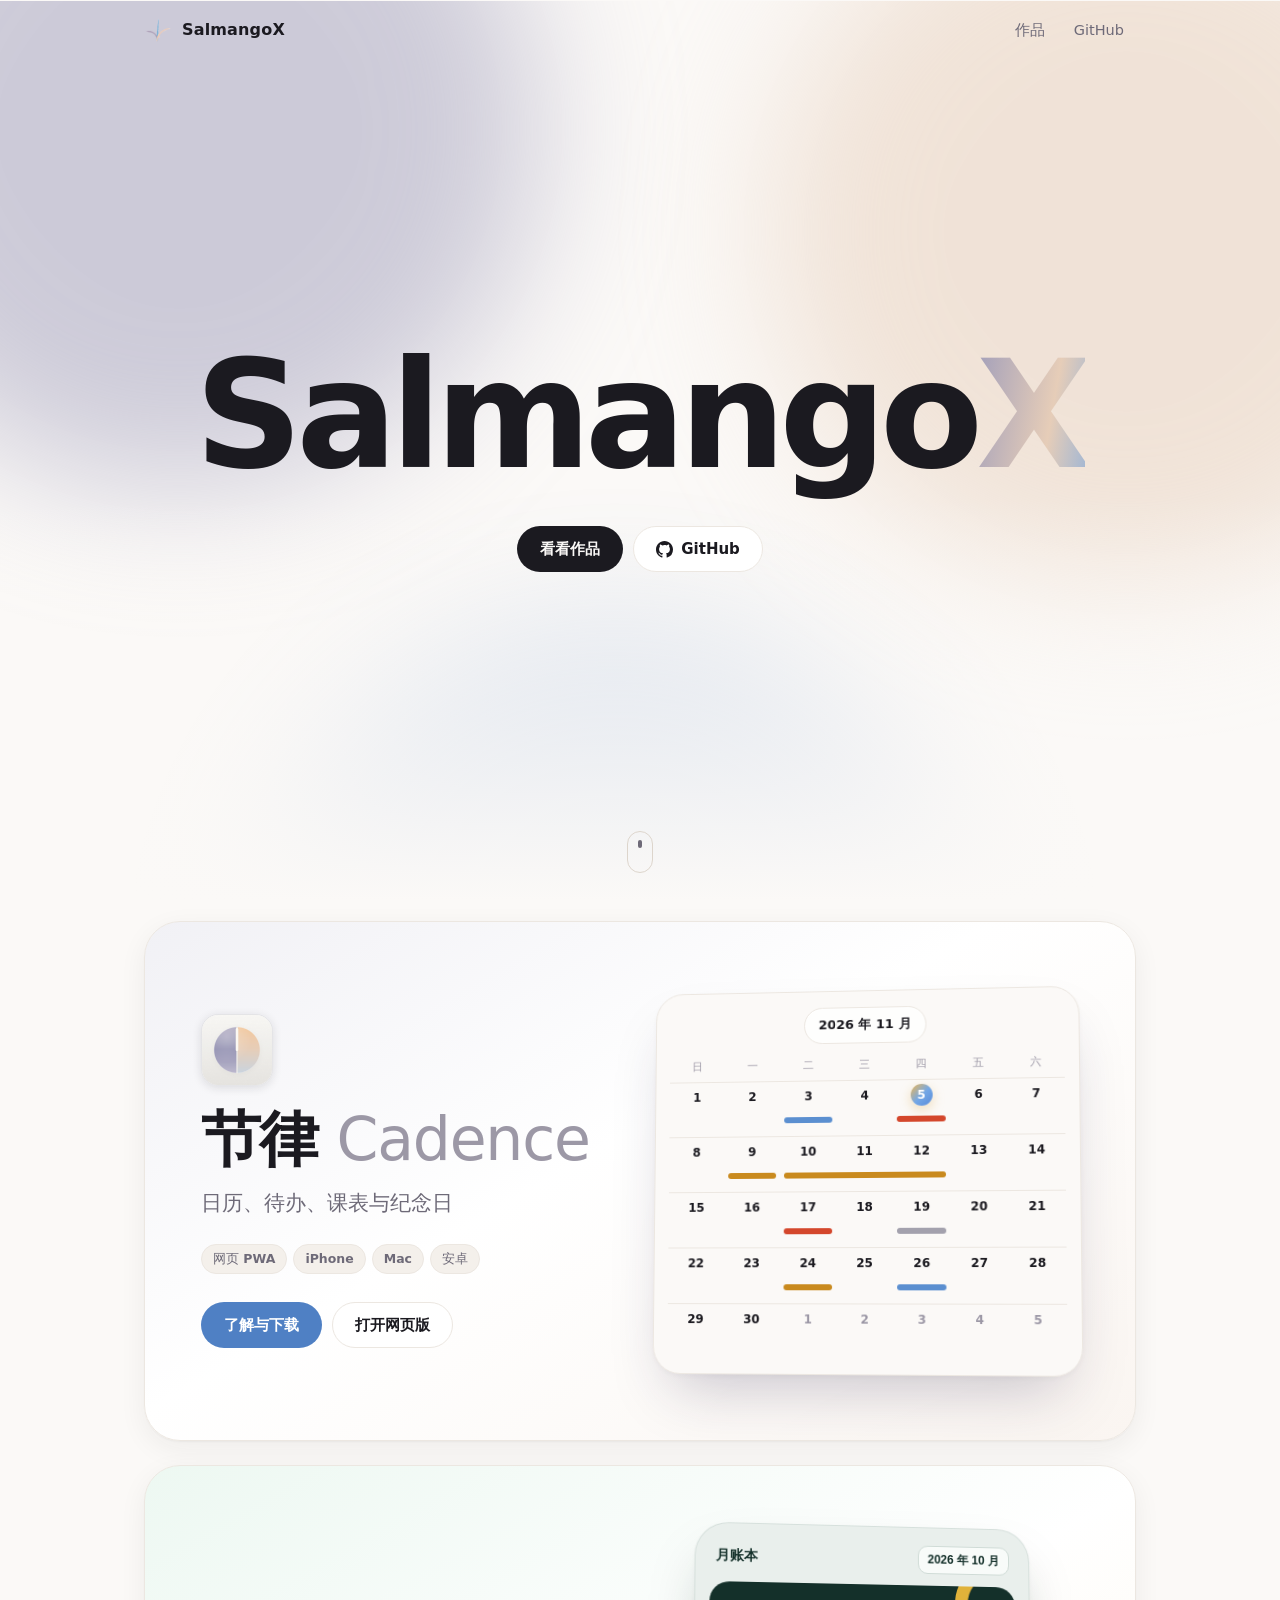
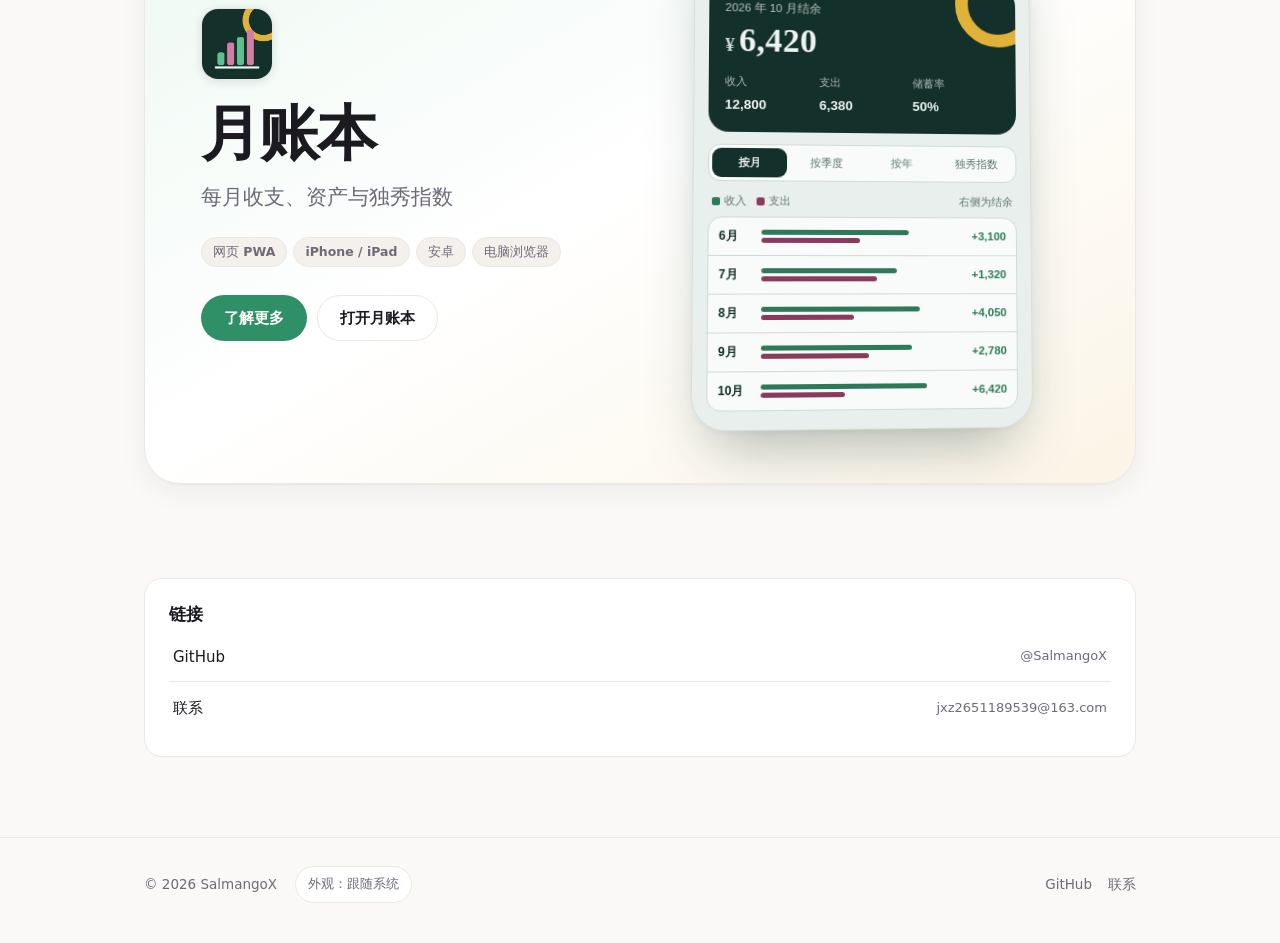
==== commit 681d10b7: "首页大标题往上伸到顶栏后面，背景光和透明顶栏连成一片，宽窗口不再出现一条深色横带 Co-Authored-By: Claude Opus 5.5 <noreply@anthropic.com>" ====
--- a/index.html
+++ b/index.html
@@ -2,15 +2,15 @@
 <html lang="zh-CN">
 <head>
 <meta charset="utf-8">
-<meta name="sx-build" content="202611070124">
+<meta name="sx-build" content="202611070125">
 <meta name="viewport" content="width=device-width,initial-scale=1,viewport-fit=cover">
 <title>SalmangoX</title>
 <meta name="description" content="SalmangoX 的作品。">
 <meta name="theme-color" content="#FBF9F7" media="(prefers-color-scheme: light)">
 <meta name="theme-color" content="#141318" media="(prefers-color-scheme: dark)">
 <link rel="icon" href="logo.png" type="image/png">
-<link rel="stylesheet" href="style.css?v=202611070124">
-<script src="site.js?v=202611070124"></script>
+<link rel="stylesheet" href="style.css?v=202611070125">
+<script src="site.js?v=202611070125"></script>
 </head>
 <body>
 <header>
--- a/style.css
+++ b/style.css
@@ -211,7 +211,7 @@
 html.js:not(.scrolled) header{background:transparent;border-color:transparent;-webkit-backdrop-filter:none;backdrop-filter:none}
 
 /* 大标题 */
-.hero{min-height:calc(100svh - 60px);display:grid;place-items:center;padding:40px 0 90px;text-align:center;isolation:isolate}
+.hero{min-height:100svh;margin-top:-60px;display:grid;place-items:center;padding:100px 0 90px;text-align:center;isolation:isolate}   /* 往上伸到顶栏后面，背景光和顶栏连成一片，宽窗口不再出现一条深色横带 */
 .hero::before{display:none}
 .hero-in{display:flex;flex-direction:column;align-items:center}
 .aurora{position:absolute;inset:0;z-index:-1;overflow:hidden;pointer-events:none}
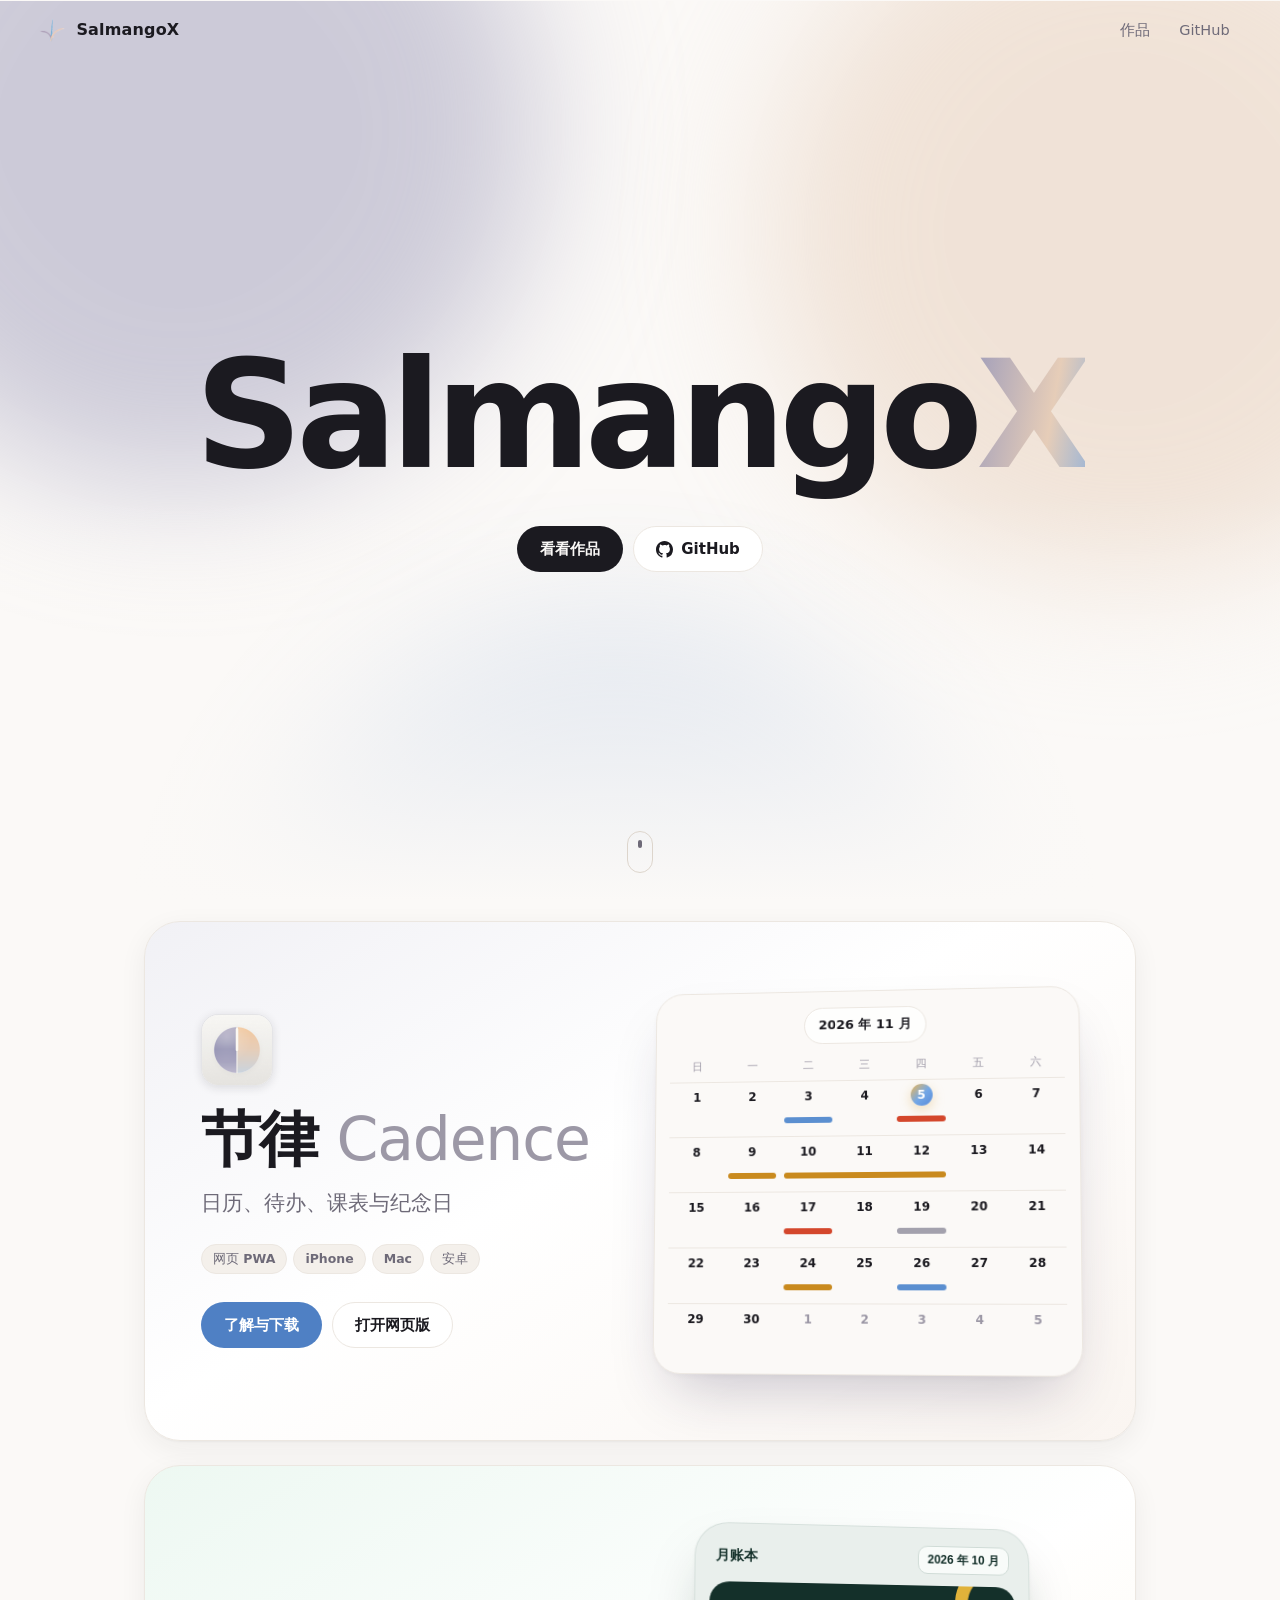
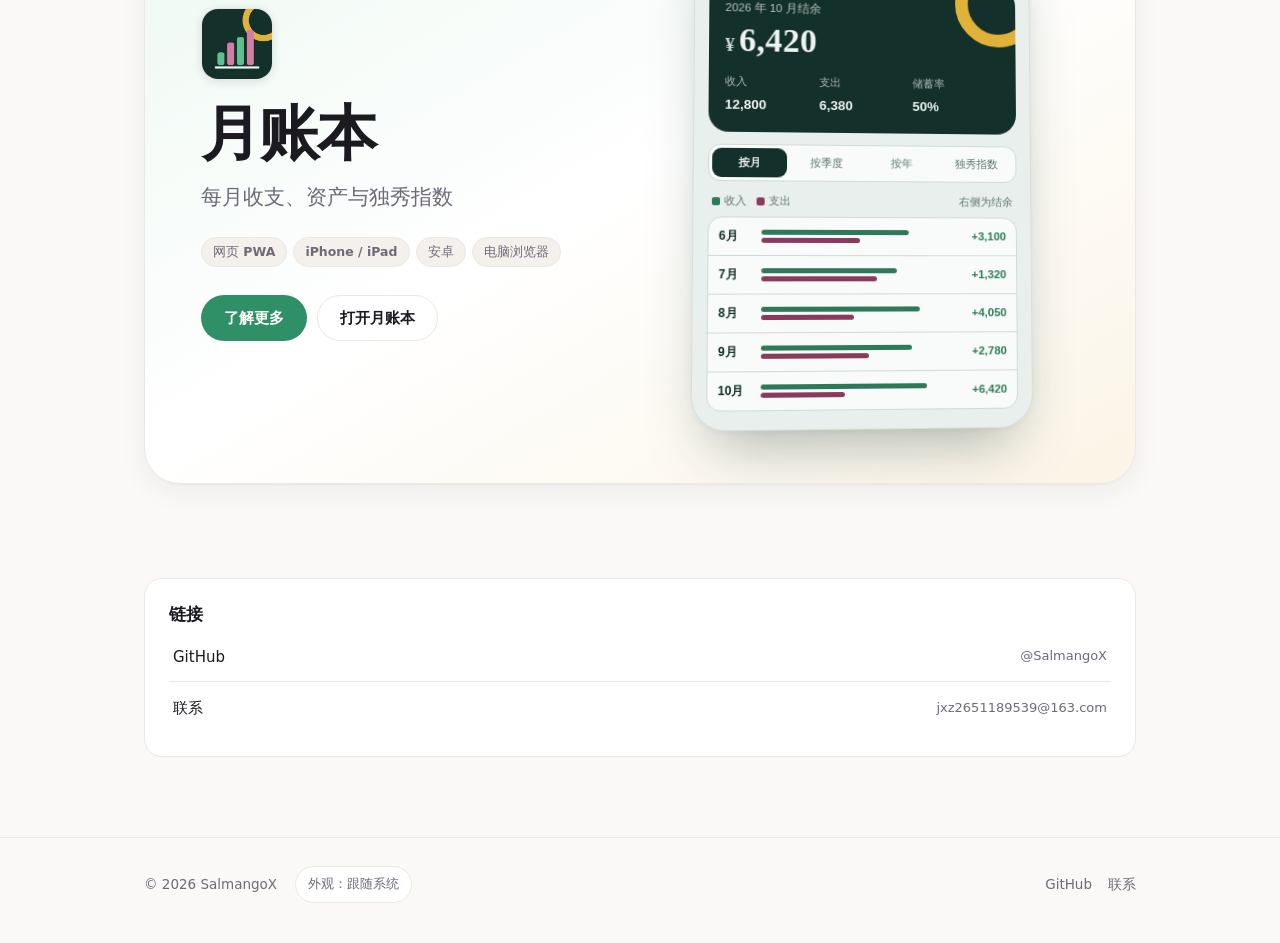
==== commit 9ed03596: "功能卡片的效果图改成渲染好的图片（浅色 / 深色、手机窄版各一张），各浏览器看到的一样；顶栏右上角的按钮在宽窗口里贴到最右边 Co-Authored-By: Claude Opus 5.5 <nore" ====
--- a/index.html
+++ b/index.html
@@ -2,15 +2,15 @@
 <html lang="zh-CN">
 <head>
 <meta charset="utf-8">
-<meta name="sx-build" content="202611070125">
+<meta name="sx-build" content="202611070131">
 <meta name="viewport" content="width=device-width,initial-scale=1,viewport-fit=cover">
 <title>SalmangoX</title>
 <meta name="description" content="SalmangoX 的作品。">
 <meta name="theme-color" content="#FBF9F7" media="(prefers-color-scheme: light)">
 <meta name="theme-color" content="#141318" media="(prefers-color-scheme: dark)">
 <link rel="icon" href="logo.png" type="image/png">
-<link rel="stylesheet" href="style.css?v=202611070125">
-<script src="site.js?v=202611070125"></script>
+<link rel="stylesheet" href="style.css?v=202611070131">
+<script src="site.js?v=202611070131"></script>
 </head>
 <body>
 <header>
--- a/style.css
+++ b/style.css
@@ -47,6 +47,7 @@
 header{position:sticky;top:0;z-index:10;background:var(--hdr);border-bottom:1px solid var(--line);
   -webkit-backdrop-filter:saturate(1.6) blur(16px);backdrop-filter:saturate(1.6) blur(16px)}
 .bar{display:flex;align-items:center;gap:6px;height:60px}
+header .wrap.bar{max-width:none;padding:0 clamp(16px,3vw,40px)}   /* 顶栏铺满整个窗口宽度：品牌名贴左、「作品 · GitHub」贴右，宽窗口里不会缩到中间 */
 .brand{display:flex;align-items:center;gap:10px;font-weight:680;letter-spacing:.01em;margin-right:auto;padding:8px 0}
 .brand svg{width:28px;height:28px;flex:none}
 .brand img{width:28px;height:28px;flex:none;display:block}
@@ -634,22 +635,26 @@
 :root[data-theme="dark"] .ill::before{opacity:.7}
 @media (prefers-color-scheme:dark){:root:not([data-theme="light"]) .ill::before{opacity:.7}}
 .ill .mini,.ill .evr,.ill .bell,.ill .cam,.ill .w,.ill .src span,.ill-sync .dev,.ill-sync .cloud,.ill-sync .tags span,.lx-items .it,.lx-stat .rate,.lx-books .bk:not(.top),.lx-pad .keys i,.lx-pad .amt em,.lx-off .nonet,.lx-sync .node:not(.lock) svg,.lx-sync .bk-pill,.lx-idx .eq{
-  border:1.2px solid transparent!important;
-  background:linear-gradient(160deg,rgba(255,255,255,.16),rgba(255,255,255,.03) 40%,rgba(255,255,255,.08)) padding-box,
-             conic-gradient(from 200deg,rgba(255,255,255,.25),rgba(255,255,255,.95) 40deg,rgba(255,255,255,.3) 100deg,rgba(255,255,255,.08) 180deg,rgba(255,255,255,.55) 230deg,rgba(255,255,255,.1) 290deg,rgba(255,255,255,.25)) border-box!important;
-  -webkit-backdrop-filter:blur(.6px) saturate(1.9) brightness(1.05);backdrop-filter:blur(.6px) saturate(1.9) brightness(1.05);
-  box-shadow:inset 0 10px 14px -12px rgba(255,255,255,.95),inset 0 -10px 14px -12px rgba(40,30,70,.22),inset 0 0 10px rgba(255,255,255,.18),
-             inset 2px 2px 1px -1px rgba(255,255,255,.9),inset -1px -1px 1px -1px rgba(255,255,255,.55),
+  border:0!important;
+  background:linear-gradient(160deg,rgba(255,255,255,.12),rgba(255,255,255,.02) 40%,rgba(255,255,255,.06))!important;
+  -webkit-backdrop-filter:blur(.6px) saturate(1.6);backdrop-filter:blur(.6px) saturate(1.6);
+  box-shadow:inset 0 10px 14px -12px rgba(255,255,255,.75),inset 0 -10px 14px -12px rgba(40,30,70,.2),inset 0 0 8px rgba(255,255,255,.1),
              0 12px 24px -14px rgba(30,20,60,.32)!important}
-html.lens :is(.ill .mini,.ill .w,.lx-stat .rate,.lx-books .bk:not(.top),.ill-sync .cloud){backdrop-filter:url(#sxLens) saturate(1.9) brightness(1.05)}   /* 小按钮、小标签太窄，折射会拉出金属一样的条纹，只给大一点的卡片 */
+/* 光边单独画在一圈 1.2px 的环上（用遮罩挖空中间），左上最亮、右下一点反光 */
+:where(.ill .mini,.ill .evr,.ill .bell,.ill .w,.ill .src span,.ill-sync .dev,.ill-sync .cloud,.ill-sync .tags span,.lx-items .it,.lx-stat .rate,.lx-books .bk:not(.top),.lx-pad .keys i,.lx-pad .amt em,.lx-off .nonet){position:relative}
+:is(.ill .mini,.ill .evr,.ill .bell,.ill .cam,.ill .w,.ill .src span,.ill-sync .dev,.ill-sync .cloud,.ill-sync .tags span,.lx-items .it,.lx-stat .rate,.lx-books .bk:not(.top),.lx-pad .keys i,.lx-pad .amt em,.lx-off .nonet,.lx-sync .bk-pill,.lx-idx .eq)::after{
+  content:"";position:absolute;inset:0;border-radius:inherit;padding:1.2px;pointer-events:none;
+  background:conic-gradient(from 200deg,rgba(255,255,255,.25),rgba(255,255,255,.95) 40deg,rgba(255,255,255,.3) 100deg,rgba(255,255,255,.08) 180deg,rgba(255,255,255,.55) 230deg,rgba(255,255,255,.1) 290deg,rgba(255,255,255,.25));
+  -webkit-mask:linear-gradient(#000 0 0) content-box,linear-gradient(#000 0 0);-webkit-mask-composite:xor;mask:linear-gradient(#000 0 0) content-box exclude,linear-gradient(#000 0 0)}
+html.lens :is(.ill .w,.lx-stat .rate,.lx-books .bk:not(.top),.ill-sync .cloud){backdrop-filter:url(#sxLens) saturate(1.6)}   /* 小按钮、小标签太窄，折射会拉出金属一样的条纹，只给大一点的卡片 */
 :root[data-theme="dark"] :is(.ill .mini,.ill .evr,.ill .bell,.ill .cam,.ill .w,.ill .src span,.ill-sync .dev,.ill-sync .cloud,.ill-sync .tags span,.lx-items .it,.lx-stat .rate,.lx-books .bk:not(.top),.lx-pad .keys i,.lx-pad .amt em,.lx-off .nonet,.lx-sync .node:not(.lock) svg,.lx-sync .bk-pill,.lx-idx .eq){
-  background:linear-gradient(160deg,rgba(255,255,255,.07),rgba(255,255,255,.01) 40%,rgba(255,255,255,.03)) padding-box,
-             conic-gradient(from 200deg,rgba(255,255,255,.04),rgba(255,255,255,.38) 40deg,rgba(255,255,255,.06) 100deg,transparent 180deg,rgba(255,255,255,.18) 230deg,transparent 290deg,rgba(255,255,255,.04)) border-box!important;
+  background:linear-gradient(160deg,rgba(255,255,255,.07),rgba(255,255,255,.01) 40%,rgba(255,255,255,.03))!important;
   box-shadow:inset 0 10px 14px -12px rgba(255,255,255,.3),inset 0 -10px 14px -12px rgba(0,0,0,.45),inset 2px 2px 1px -1px rgba(255,255,255,.35),0 12px 26px -14px rgba(0,0,0,.6)!important}
 @media (prefers-color-scheme:dark){:root:not([data-theme="light"]) :is(.ill .mini,.ill .evr,.ill .bell,.ill .cam,.ill .w,.ill .src span,.ill-sync .dev,.ill-sync .cloud,.ill-sync .tags span,.lx-items .it,.lx-stat .rate,.lx-books .bk:not(.top),.lx-pad .keys i,.lx-pad .amt em,.lx-off .nonet,.lx-sync .node:not(.lock) svg,.lx-sync .bk-pill,.lx-idx .eq){
-  background:linear-gradient(160deg,rgba(255,255,255,.07),rgba(255,255,255,.01) 40%,rgba(255,255,255,.03)) padding-box,
-             conic-gradient(from 200deg,rgba(255,255,255,.04),rgba(255,255,255,.38) 40deg,rgba(255,255,255,.06) 100deg,transparent 180deg,rgba(255,255,255,.18) 230deg,transparent 290deg,rgba(255,255,255,.04)) border-box!important;
+  background:linear-gradient(160deg,rgba(255,255,255,.07),rgba(255,255,255,.01) 40%,rgba(255,255,255,.03))!important;
   box-shadow:inset 0 10px 14px -12px rgba(255,255,255,.3),inset 0 -10px 14px -12px rgba(0,0,0,.45),inset 2px 2px 1px -1px rgba(255,255,255,.35),0 12px 26px -14px rgba(0,0,0,.6)!important}}
+:root[data-theme="dark"] :is(.ill .mini,.ill .evr,.ill .bell,.ill .cam,.ill .w,.ill .src span,.ill-sync .dev,.ill-sync .cloud,.ill-sync .tags span,.lx-items .it,.lx-stat .rate,.lx-books .bk:not(.top),.lx-pad .keys i,.lx-pad .amt em,.lx-off .nonet,.lx-sync .bk-pill,.lx-idx .eq)::after{opacity:.4}
+@media (prefers-color-scheme:dark){:root:not([data-theme="light"]) :is(.ill .mini,.ill .evr,.ill .bell,.ill .cam,.ill .w,.ill .src span,.ill-sync .dev,.ill-sync .cloud,.ill-sync .tags span,.lx-items .it,.lx-stat .rate,.lx-books .bk:not(.top),.lx-pad .keys i,.lx-pad .amt em,.lx-off .nonet,.lx-sync .bk-pill,.lx-idx .eq)::after{opacity:.4}}
 /* 玻璃卡片里原来的灰底格子也换成半透明，透出后面的光 */
 .ill .yg i,.ill .mg i,.ill .wm i,.ill .hm i{background:rgba(127,127,140,.14)}
 .ill .wg{background:repeating-linear-gradient(90deg,rgba(127,127,140,.12) 0 calc(100%/7 - 3px),transparent 0 calc(100%/7))}
@@ -659,6 +664,17 @@
   -webkit-backdrop-filter:blur(.6px) saturate(1.6);backdrop-filter:blur(.6px) saturate(1.6);
   box-shadow:inset 0 1px 0 rgba(255,255,255,.28),0 14px 28px -14px rgba(10,40,30,.55)!important}
 
+/* 示意图是渲染好的图片（tools/render.py 生成）：浅色 / 深色各一张，跟着外观切换；宽卡片在手机上换成窄图 */
+.ill.ill-img{background:none}
+.ill.ill-img::before{display:none}
+.ill-img picture,.ill-img img{display:block;width:100%;height:100%}
+.ill-img img{object-fit:cover;transition:opacity .7s var(--ease),transform .7s var(--ease)}
+.ill-img .im-d{display:none}
+:root[data-theme="dark"] .ill-img .im-l{display:none}
+:root[data-theme="dark"] .ill-img .im-d{display:block}
+@media (prefers-color-scheme:dark){:root:not([data-theme="light"]) .ill-img .im-l{display:none}:root:not([data-theme="light"]) .ill-img .im-d{display:block}}
+html.js .bx.reveal:not(.in) .ill-img img{opacity:0;transform:scale(.97)}
+
 /* 复制邮箱的提示 */
 .mail-toast{position:fixed;left:50%;bottom:calc(20px + env(safe-area-inset-bottom));z-index:50;transform:translate(-50%,24px);opacity:0;
   display:flex;align-items:center;gap:12px;flex-wrap:wrap;justify-content:center;max-width:calc(100% - 32px);
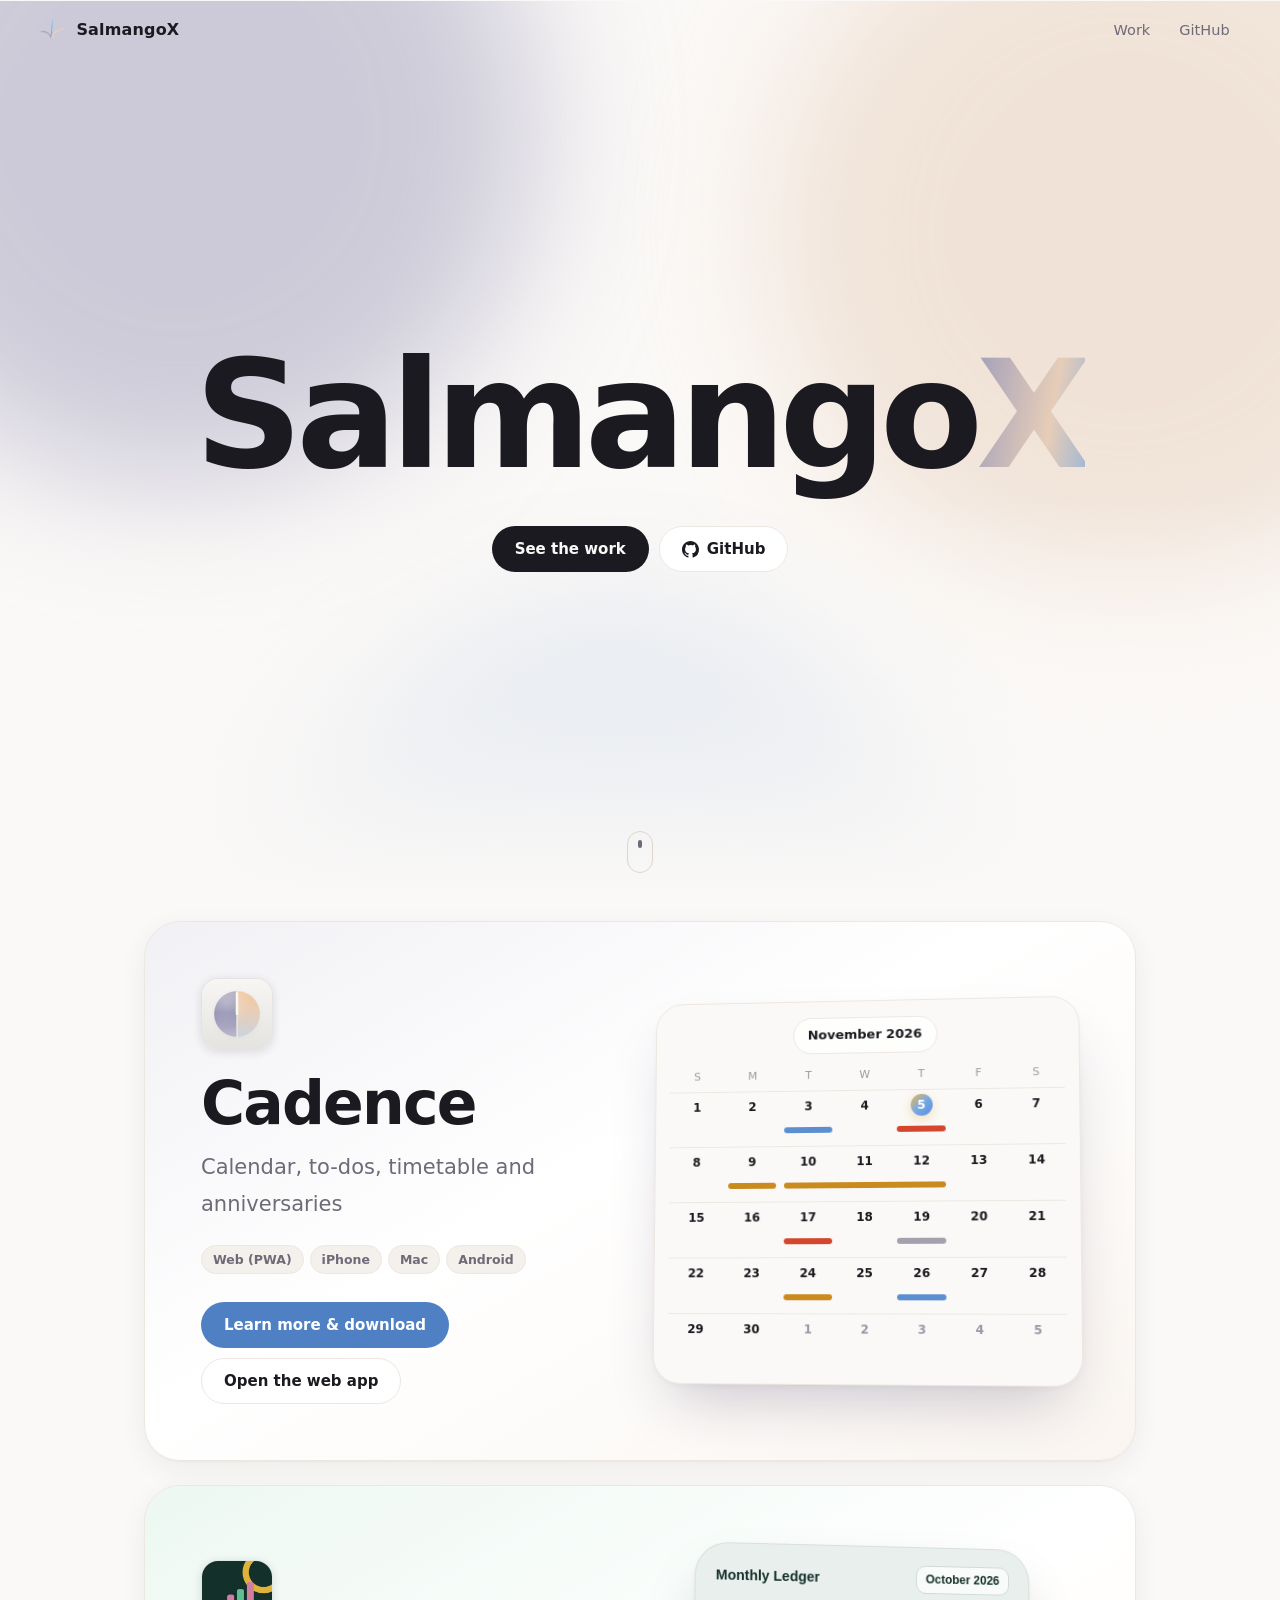
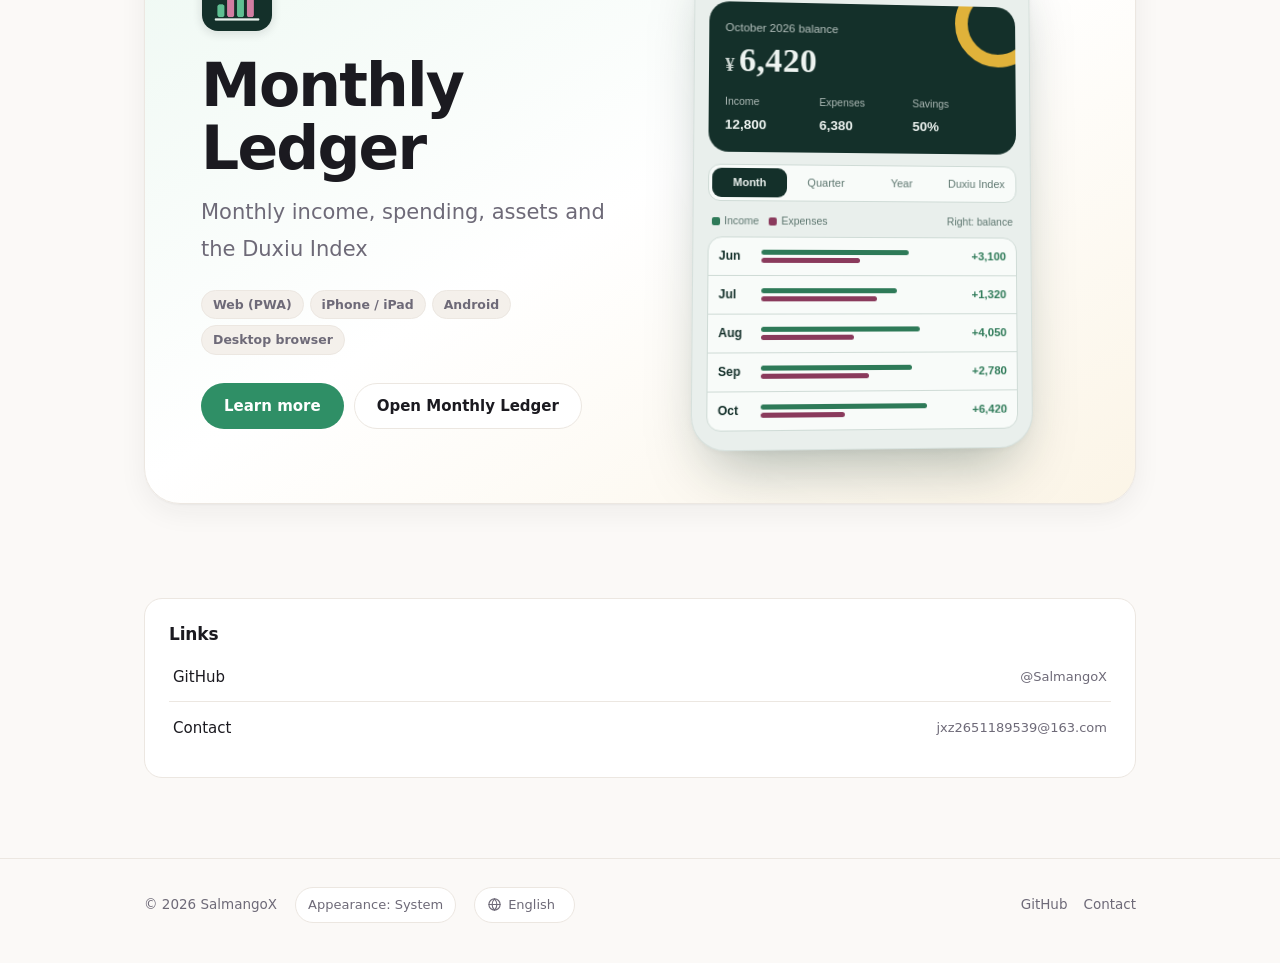
==== commit 3a37357b: "网站加繁體中文、English、Français、日本語（按系统语言自动选，页脚可换）；效果图按语言分别渲染，只渲染前景、按手机 / 平板 / 电脑三档宽度出图，任何窗口宽度都不裁到；玻璃去掉大片内发" ====
--- a/index.html
+++ b/index.html
@@ -2,15 +2,16 @@
 <html lang="zh-CN">
 <head>
 <meta charset="utf-8">
-<meta name="sx-build" content="202611070131">
+<meta name="sx-build" content="202611070154">
 <meta name="viewport" content="width=device-width,initial-scale=1,viewport-fit=cover">
 <title>SalmangoX</title>
 <meta name="description" content="SalmangoX 的作品。">
 <meta name="theme-color" content="#FBF9F7" media="(prefers-color-scheme: light)">
 <meta name="theme-color" content="#141318" media="(prefers-color-scheme: dark)">
 <link rel="icon" href="logo.png" type="image/png">
-<link rel="stylesheet" href="style.css?v=202611070131">
-<script src="site.js?v=202611070131"></script>
+<link rel="stylesheet" href="style.css?v=202611070154">
+<script src="i18n.js?v=202611070154"></script>
+<script src="site.js?v=202611070154"></script>
 </head>
 <body>
 <header>
--- a/style.css
+++ b/style.css
@@ -34,6 +34,9 @@
 body{margin:0;background:var(--bg);color:var(--ink);font-size:16px;line-height:1.75;
   font-family:-apple-system,BlinkMacSystemFont,"SF Pro Text","PingFang SC","Hiragino Sans GB","Microsoft YaHei",system-ui,sans-serif;
   -webkit-font-smoothing:antialiased;text-rendering:optimizeLegibility}
+/* 繁体、日文用各自地区的字形 */
+:root[lang="zh-Hant"] body{font-family:-apple-system,BlinkMacSystemFont,"SF Pro Text","PingFang TC","Microsoft JhengHei",system-ui,sans-serif}
+:root[lang="ja"] body{font-family:-apple-system,BlinkMacSystemFont,"SF Pro Text","Hiragino Sans","Hiragino Kaku Gothic ProN","Yu Gothic UI","Meiryo",system-ui,sans-serif}
 a{color:inherit;text-decoration:none}
 h1,h2,h3,p{margin:0}
 h1,h2,h3{line-height:1.3;letter-spacing:-.01em}
@@ -201,6 +204,13 @@
 .theme{appearance:none;border:1px solid var(--line);background:var(--card);color:var(--sub);border-radius:999px;
   font:inherit;font-size:13px;padding:6px 12px;cursor:pointer;min-height:34px}
 .theme:hover{color:var(--ink);border-color:var(--line2)}
+/* 语言下拉：和外观按钮一样的胶囊，原生下拉藏在里面 */
+.theme.lang{position:relative;display:inline-flex;align-items:center;gap:6px;padding:0 12px}
+.theme.lang svg{width:15px;height:15px;flex:none}
+.theme.lang select{appearance:none;-webkit-appearance:none;border:0;background:none;color:inherit;font:inherit;font-size:13px;padding:6px 0;cursor:pointer;outline:none}
+.theme.lang:focus-within{border-color:var(--line2);color:var(--ink)}
+/* 英 / 法 / 日的产品名就是 Cadence，标题后面不再重复一遍 */
+:root:is([data-lang="en"],[data-lang="fr"],[data-lang="ja"]) .show h2 .en{display:none}
 .pcard .chips{margin-top:18px}
 .hero h1{margin-bottom:0}
 
@@ -583,8 +593,9 @@
 /* 多账本 */
 .lx-books{display:grid;place-items:center}
 .lx-books .bk{grid-area:1/1;width:150px;height:96px;border-radius:16px;padding:12px 14px;background:var(--card);border:1px solid var(--line);
-  transform:translateX(var(--x)) rotate(var(--r));box-shadow:0 10px 20px -12px rgba(10,40,30,.35)}
+  transform:translate(var(--x),var(--y,0)) rotate(var(--r));box-shadow:0 10px 20px -12px rgba(10,40,30,.35)}
 .lx-books .bk b{font-size:13px}
+.lx-books .bk:nth-child(2){text-align:right}   /* 后面两张的名字各露在左右两边，别被前面那张盖住（外语的词更长） */
 .lx-books .bk.top{background:var(--lx-ink);color:#EDF3F0;border-color:transparent;display:flex;flex-direction:column}
 .lx-books .bk.top span{font-size:10.5px;opacity:.7;margin-top:auto}
 .lx-books .bk.top em{font-style:normal;font-size:22px;font-weight:700;font-family:"Noto Serif SC","Songti SC",serif}
@@ -599,7 +610,7 @@
 .lx-pad{padding:10px 16px;display:flex;flex-direction:column;gap:6px}
 .lx-pad .amt{display:flex;align-items:baseline;gap:4px;font-size:20px;font-weight:700;font-family:"Noto Serif SC","Songti SC",serif}
 .lx-pad .amt span{font-size:14px;opacity:.7}
-.lx-pad .amt em{margin-left:auto;font-style:normal;font-family:inherit;font-size:11px;font-weight:650;background:color-mix(in oklab,var(--lx-gold) 25%,var(--card));border-radius:99px;padding:3px 10px}
+.lx-pad .amt em{margin-left:auto;font-style:normal;font-family:-apple-system,BlinkMacSystemFont,system-ui,sans-serif;font-size:11px;font-weight:650;background:color-mix(in oklab,var(--lx-gold) 25%,var(--card));border-radius:99px;padding:3px 10px}
 .lx-pad .keys{display:grid;grid-template-columns:repeat(3,1fr);gap:4px}
 .lx-pad .keys i{font-style:normal;text-align:center;font-size:13px;font-weight:600;background:var(--card);border:1px solid var(--line);border-radius:8px;padding:1px 0;line-height:22px}
 /* 离线 */
@@ -614,7 +625,7 @@
 .lx-sync .node svg{width:50px;height:50px;padding:12px;border-radius:50%;background:var(--card);border:1px solid var(--line);color:var(--ink);box-shadow:var(--shadow)}
 .lx-sync .lock svg{background:var(--lx-ink);color:var(--lx-gold);border-color:transparent}
 .lx-sync .dash{flex:1;max-width:120px;height:0;border-top:2px dashed var(--line2);margin-bottom:22px}
-.lx-sync .bk-pill{position:absolute;right:14px;bottom:12px;font-size:11px;font-weight:650;color:var(--sub);background:var(--card);border:1px solid var(--line);border-radius:99px;padding:3px 10px}
+.lx-sync .bk-pill{position:absolute;right:14px;bottom:12px;white-space:nowrap;font-size:11px;font-weight:650;color:var(--sub);background:var(--card);border:1px solid var(--line);border-radius:99px;padding:3px 10px}
 @media (max-width:560px){.lx-sync .bk-pill{right:auto;left:50%;transform:translateX(-50%);bottom:8px}.lx-sync .node span{font-size:11px}.lx-sync{padding-bottom:16px}}
 
 /* 示意图里的卡片是透明液态玻璃（不是毛玻璃）：中间清透、几乎不模糊，后面的色块清清楚楚；上沿内亮光、下沿内阴影显出玻璃的厚度；
@@ -634,27 +645,24 @@
              radial-gradient(30% 36% at 55% 85%,color-mix(in oklab,var(--lx-exp) 35%,transparent),transparent 70%)}
 :root[data-theme="dark"] .ill::before{opacity:.7}
 @media (prefers-color-scheme:dark){:root:not([data-theme="light"]) .ill::before{opacity:.7}}
+/* 玻璃：清透、轻微模糊，只有一圈很细的光边（上沿亮、往下渐隐）和一层很淡的投影；不画大片内发光，不做折射 */
 .ill .mini,.ill .evr,.ill .bell,.ill .cam,.ill .w,.ill .src span,.ill-sync .dev,.ill-sync .cloud,.ill-sync .tags span,.lx-items .it,.lx-stat .rate,.lx-books .bk:not(.top),.lx-pad .keys i,.lx-pad .amt em,.lx-off .nonet,.lx-sync .node:not(.lock) svg,.lx-sync .bk-pill,.lx-idx .eq{
   border:0!important;
-  background:linear-gradient(160deg,rgba(255,255,255,.12),rgba(255,255,255,.02) 40%,rgba(255,255,255,.06))!important;
-  -webkit-backdrop-filter:blur(.6px) saturate(1.6);backdrop-filter:blur(.6px) saturate(1.6);
-  box-shadow:inset 0 10px 14px -12px rgba(255,255,255,.75),inset 0 -10px 14px -12px rgba(40,30,70,.2),inset 0 0 8px rgba(255,255,255,.1),
-             0 12px 24px -14px rgba(30,20,60,.32)!important}
-/* 光边单独画在一圈 1.2px 的环上（用遮罩挖空中间），左上最亮、右下一点反光 */
-:where(.ill .mini,.ill .evr,.ill .bell,.ill .w,.ill .src span,.ill-sync .dev,.ill-sync .cloud,.ill-sync .tags span,.lx-items .it,.lx-stat .rate,.lx-books .bk:not(.top),.lx-pad .keys i,.lx-pad .amt em,.lx-off .nonet){position:relative}
-:is(.ill .mini,.ill .evr,.ill .bell,.ill .cam,.ill .w,.ill .src span,.ill-sync .dev,.ill-sync .cloud,.ill-sync .tags span,.lx-items .it,.lx-stat .rate,.lx-books .bk:not(.top),.lx-pad .keys i,.lx-pad .amt em,.lx-off .nonet,.lx-sync .bk-pill,.lx-idx .eq)::after{
-  content:"";position:absolute;inset:0;border-radius:inherit;padding:1.2px;pointer-events:none;
-  background:conic-gradient(from 200deg,rgba(255,255,255,.25),rgba(255,255,255,.95) 40deg,rgba(255,255,255,.3) 100deg,rgba(255,255,255,.08) 180deg,rgba(255,255,255,.55) 230deg,rgba(255,255,255,.1) 290deg,rgba(255,255,255,.25));
+  background:rgba(255,255,255,.42)!important;
+  -webkit-backdrop-filter:blur(6px) saturate(1.2);backdrop-filter:blur(6px) saturate(1.2);
+  box-shadow:0 0 0 .5px rgba(40,36,50,.08),0 6px 16px -8px rgba(40,36,50,.16)!important}
+/* 光边要定位在元素上；本来就是绝对定位的（相机键、备份胶囊）别改成 relative */
+:where(.ill .mini,.ill .evr,.ill .bell,.ill .w,.ill .src span,.ill-sync .dev,.ill-sync .cloud,.ill-sync .tags span,.lx-items .it,.lx-stat .rate,.lx-books .bk:not(.top),.lx-pad .keys i,.lx-pad .amt em,.lx-off .nonet,.lx-idx .eq){position:relative}
+:is(.ill .mini,.ill .evr,.ill .bell,.ill .cam,.ill .w,.ill .src span,.ill-sync .dev,.ill-sync .cloud,.ill-sync .tags span,.lx-items .it,.lx-stat .rate,.lx-books .bk:not(.top),.lx-pad .keys i,.lx-pad .amt em,.lx-off .nonet,.lx-sync .node:not(.lock) svg,.lx-sync .bk-pill,.lx-idx .eq)::after{
+  content:"";position:absolute;inset:0;border-radius:inherit;padding:1px;pointer-events:none;
+  background:linear-gradient(180deg,rgba(255,255,255,.95),rgba(255,255,255,.35) 35%,rgba(255,255,255,0) 65%,rgba(255,255,255,.25));
   -webkit-mask:linear-gradient(#000 0 0) content-box,linear-gradient(#000 0 0);-webkit-mask-composite:xor;mask:linear-gradient(#000 0 0) content-box exclude,linear-gradient(#000 0 0)}
-html.lens :is(.ill .w,.lx-stat .rate,.lx-books .bk:not(.top),.ill-sync .cloud){backdrop-filter:url(#sxLens) saturate(1.6)}   /* 小按钮、小标签太窄，折射会拉出金属一样的条纹，只给大一点的卡片 */
 :root[data-theme="dark"] :is(.ill .mini,.ill .evr,.ill .bell,.ill .cam,.ill .w,.ill .src span,.ill-sync .dev,.ill-sync .cloud,.ill-sync .tags span,.lx-items .it,.lx-stat .rate,.lx-books .bk:not(.top),.lx-pad .keys i,.lx-pad .amt em,.lx-off .nonet,.lx-sync .node:not(.lock) svg,.lx-sync .bk-pill,.lx-idx .eq){
-  background:linear-gradient(160deg,rgba(255,255,255,.07),rgba(255,255,255,.01) 40%,rgba(255,255,255,.03))!important;
-  box-shadow:inset 0 10px 14px -12px rgba(255,255,255,.3),inset 0 -10px 14px -12px rgba(0,0,0,.45),inset 2px 2px 1px -1px rgba(255,255,255,.35),0 12px 26px -14px rgba(0,0,0,.6)!important}
+  background:rgba(255,255,255,.055)!important;box-shadow:0 0 0 .5px rgba(0,0,0,.3),0 8px 20px -10px rgba(0,0,0,.5)!important}
 @media (prefers-color-scheme:dark){:root:not([data-theme="light"]) :is(.ill .mini,.ill .evr,.ill .bell,.ill .cam,.ill .w,.ill .src span,.ill-sync .dev,.ill-sync .cloud,.ill-sync .tags span,.lx-items .it,.lx-stat .rate,.lx-books .bk:not(.top),.lx-pad .keys i,.lx-pad .amt em,.lx-off .nonet,.lx-sync .node:not(.lock) svg,.lx-sync .bk-pill,.lx-idx .eq){
-  background:linear-gradient(160deg,rgba(255,255,255,.07),rgba(255,255,255,.01) 40%,rgba(255,255,255,.03))!important;
-  box-shadow:inset 0 10px 14px -12px rgba(255,255,255,.3),inset 0 -10px 14px -12px rgba(0,0,0,.45),inset 2px 2px 1px -1px rgba(255,255,255,.35),0 12px 26px -14px rgba(0,0,0,.6)!important}}
-:root[data-theme="dark"] :is(.ill .mini,.ill .evr,.ill .bell,.ill .cam,.ill .w,.ill .src span,.ill-sync .dev,.ill-sync .cloud,.ill-sync .tags span,.lx-items .it,.lx-stat .rate,.lx-books .bk:not(.top),.lx-pad .keys i,.lx-pad .amt em,.lx-off .nonet,.lx-sync .bk-pill,.lx-idx .eq)::after{opacity:.4}
-@media (prefers-color-scheme:dark){:root:not([data-theme="light"]) :is(.ill .mini,.ill .evr,.ill .bell,.ill .cam,.ill .w,.ill .src span,.ill-sync .dev,.ill-sync .cloud,.ill-sync .tags span,.lx-items .it,.lx-stat .rate,.lx-books .bk:not(.top),.lx-pad .keys i,.lx-pad .amt em,.lx-off .nonet,.lx-sync .bk-pill,.lx-idx .eq)::after{opacity:.4}}
+  background:rgba(255,255,255,.055)!important;box-shadow:0 0 0 .5px rgba(0,0,0,.3),0 8px 20px -10px rgba(0,0,0,.5)!important}}
+:root[data-theme="dark"] :is(.ill .mini,.ill .evr,.ill .bell,.ill .cam,.ill .w,.ill .src span,.ill-sync .dev,.ill-sync .cloud,.ill-sync .tags span,.lx-items .it,.lx-stat .rate,.lx-books .bk:not(.top),.lx-pad .keys i,.lx-pad .amt em,.lx-off .nonet,.lx-sync .node:not(.lock) svg,.lx-sync .bk-pill,.lx-idx .eq)::after{opacity:.28}
+@media (prefers-color-scheme:dark){:root:not([data-theme="light"]) :is(.ill .mini,.ill .evr,.ill .bell,.ill .cam,.ill .w,.ill .src span,.ill-sync .dev,.ill-sync .cloud,.ill-sync .tags span,.lx-items .it,.lx-stat .rate,.lx-books .bk:not(.top),.lx-pad .keys i,.lx-pad .amt em,.lx-off .nonet,.lx-sync .node:not(.lock) svg,.lx-sync .bk-pill,.lx-idx .eq)::after{opacity:.28}}
 /* 玻璃卡片里原来的灰底格子也换成半透明，透出后面的光 */
 .ill .yg i,.ill .mg i,.ill .wm i,.ill .hm i{background:rgba(127,127,140,.14)}
 .ill .wg{background:repeating-linear-gradient(90deg,rgba(127,127,140,.12) 0 calc(100%/7 - 3px),transparent 0 calc(100%/7))}
@@ -664,11 +672,21 @@
   -webkit-backdrop-filter:blur(.6px) saturate(1.6);backdrop-filter:blur(.6px) saturate(1.6);
   box-shadow:inset 0 1px 0 rgba(255,255,255,.28),0 14px 28px -14px rgba(10,40,30,.55)!important}
 
-/* 示意图是渲染好的图片（tools/render.py 生成）：浅色 / 深色各一张，跟着外观切换；宽卡片在手机上换成窄图 */
-.ill.ill-img{background:none}
-.ill.ill-img::before{display:none}
+/* 浅色的示意图背景是中性的（不要彩色色块，用户嫌花），深色保留一点暗暗的色光 */
+:root:not([data-theme="dark"]) .ill{background-image:linear-gradient(160deg,#F3F1EE,#EAE7E3)}
+:root:not([data-theme="dark"]) .ill::before{opacity:1;background:radial-gradient(40% 50% at 24% 22%,rgba(255,255,255,.95),transparent 70%),
+  radial-gradient(36% 46% at 78% 82%,rgba(110,104,120,.13),transparent 70%)}
+@media (prefers-color-scheme:dark){:root:not([data-theme="light"]) .ill{background-image:linear-gradient(150deg,color-mix(in oklab,var(--a1) 12%,var(--bg)),var(--bg) 55%,color-mix(in oklab,var(--a2) 10%,var(--bg)))}
+  :root:not([data-theme="light"]) .ill::before{opacity:.7;background:radial-gradient(30% 36% at 22% 30%,color-mix(in oklab,var(--a1) 75%,transparent),transparent 70%),
+    radial-gradient(26% 34% at 80% 28%,color-mix(in oklab,var(--a2) 85%,transparent),transparent 70%),
+    radial-gradient(30% 36% at 58% 84%,color-mix(in oklab,var(--sky) 55%,transparent),transparent 70%)}
+  :root:not([data-theme="light"]) .page-ledger .ill{background-image:linear-gradient(150deg,color-mix(in oklab,var(--a1) 12%,var(--bg)),var(--bg) 55%,color-mix(in oklab,var(--a2) 10%,var(--bg)))}
+  :root:not([data-theme="light"]) .page-ledger .ill::before{background:radial-gradient(30% 36% at 22% 30%,color-mix(in oklab,var(--lx-inc) 50%,transparent),transparent 70%),
+    radial-gradient(26% 34% at 80% 28%,color-mix(in oklab,var(--lx-gold) 60%,transparent),transparent 70%),
+    radial-gradient(30% 36% at 55% 85%,color-mix(in oklab,var(--lx-exp) 35%,transparent),transparent 70%)}}
+/* 示意图的前景是渲染好的透明图片（tools/render.py 生成），按原尺寸居中摆在背景上：浅色 / 深色各一套，手机、平板、电脑各一档 */
 .ill-img picture,.ill-img img{display:block;width:100%;height:100%}
-.ill-img img{object-fit:cover;transition:opacity .7s var(--ease),transform .7s var(--ease)}
+.ill-img img{object-fit:none;object-position:center;transition:opacity .7s var(--ease),transform .7s var(--ease)}
 .ill-img .im-d{display:none}
 :root[data-theme="dark"] .ill-img .im-l{display:none}
 :root[data-theme="dark"] .ill-img .im-d{display:block}
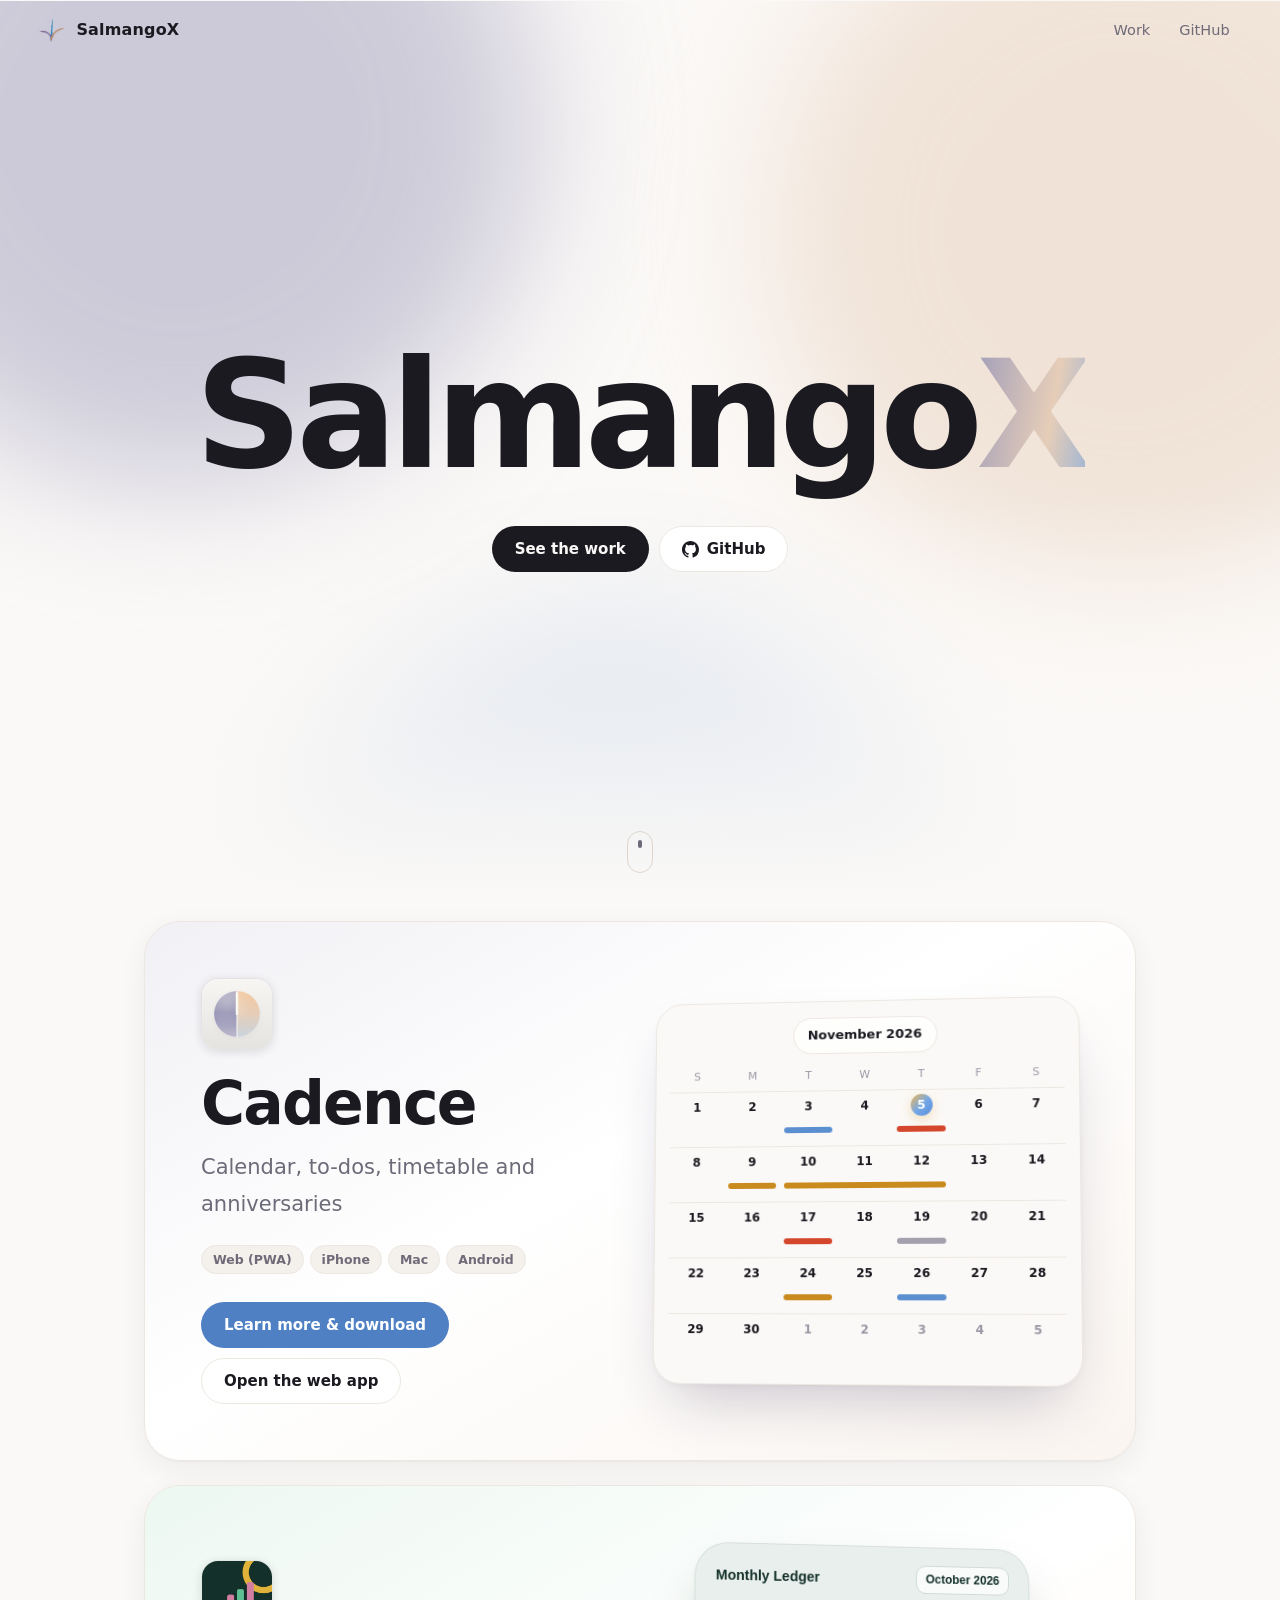
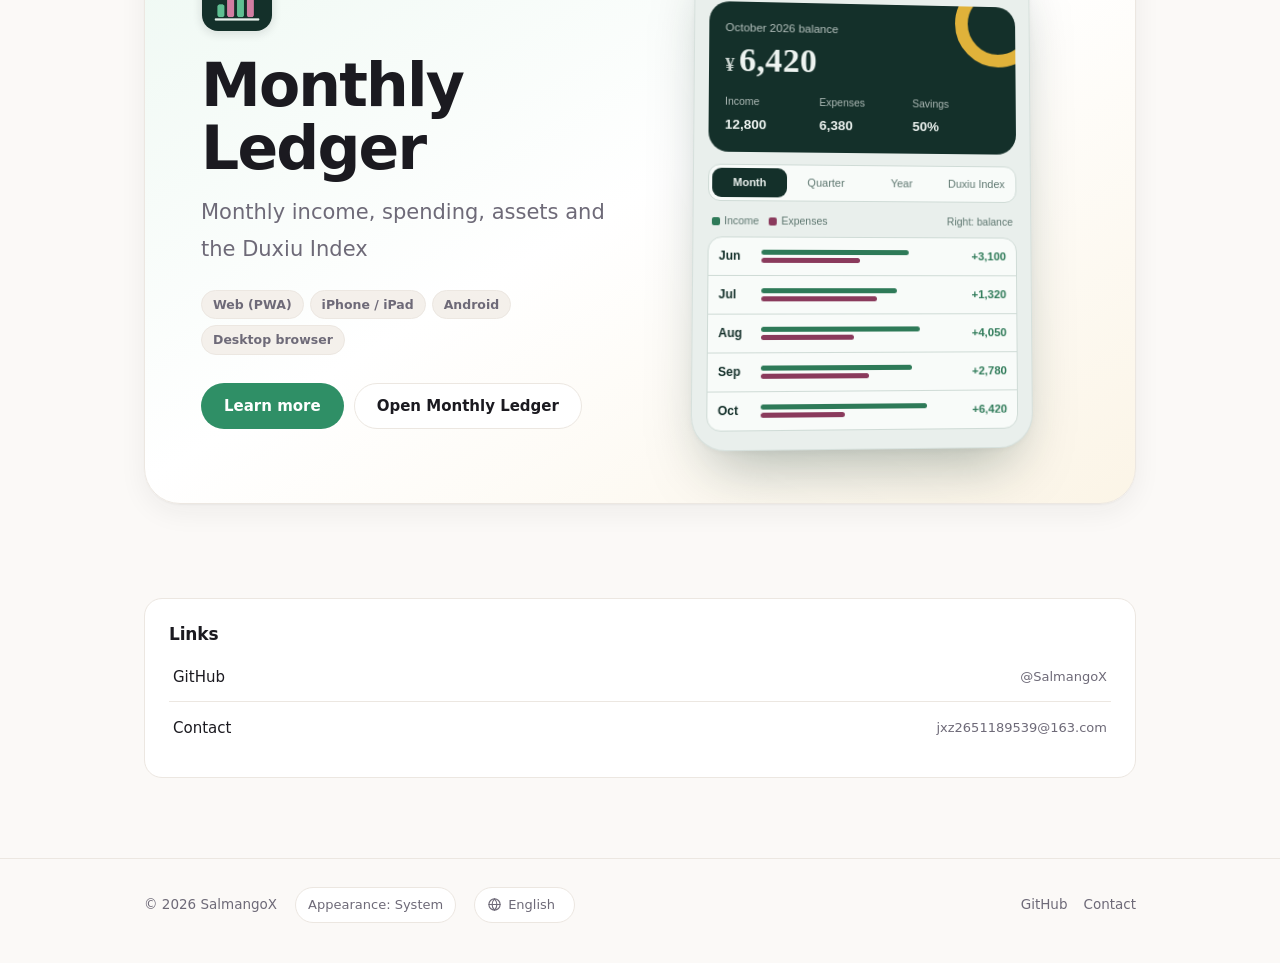
==== commit af8f209b: "浅色模式下顶栏 logo 加深、提饱和，看得清；深色模式不变 Co-Authored-By: Claude Opus 5.5 <noreply@anthropic.com>" ====
--- a/index.html
+++ b/index.html
@@ -2,16 +2,16 @@
 <html lang="zh-CN">
 <head>
 <meta charset="utf-8">
-<meta name="sx-build" content="202611070154">
+<meta name="sx-build" content="202611070221">
 <meta name="viewport" content="width=device-width,initial-scale=1,viewport-fit=cover">
 <title>SalmangoX</title>
 <meta name="description" content="SalmangoX 的作品。">
 <meta name="theme-color" content="#FBF9F7" media="(prefers-color-scheme: light)">
 <meta name="theme-color" content="#141318" media="(prefers-color-scheme: dark)">
 <link rel="icon" href="logo.png" type="image/png">
-<link rel="stylesheet" href="style.css?v=202611070154">
-<script src="i18n.js?v=202611070154"></script>
-<script src="site.js?v=202611070154"></script>
+<link rel="stylesheet" href="style.css?v=202611070221">
+<script src="i18n.js?v=202611070221"></script>
+<script src="site.js?v=202611070221"></script>
 </head>
 <body>
 <header>
--- a/style.css
+++ b/style.css
@@ -54,6 +54,9 @@
 .brand{display:flex;align-items:center;gap:10px;font-weight:680;letter-spacing:.01em;margin-right:auto;padding:8px 0}
 .brand svg{width:28px;height:28px;flex:none}
 .brand img{width:28px;height:28px;flex:none;display:block}
+/* 手绘 logo 是浅淡的粉彩，浅色背景上看不清：浅色模式下加深、提饱和（颜色还是那几个），深色模式保持原样 */
+:root:not([data-theme="dark"]) .brand img{filter:saturate(2.2) brightness(.68) contrast(1.2)}
+@media (prefers-color-scheme:dark){:root:not([data-theme="light"]) .brand img{filter:none}}
 .nav a{font-size:14.5px;color:var(--sub);padding:10px 12px;border-radius:10px}
 .nav a:hover,.nav a[aria-current]{color:var(--ink)}
 .nav a[aria-current]{font-weight:600}
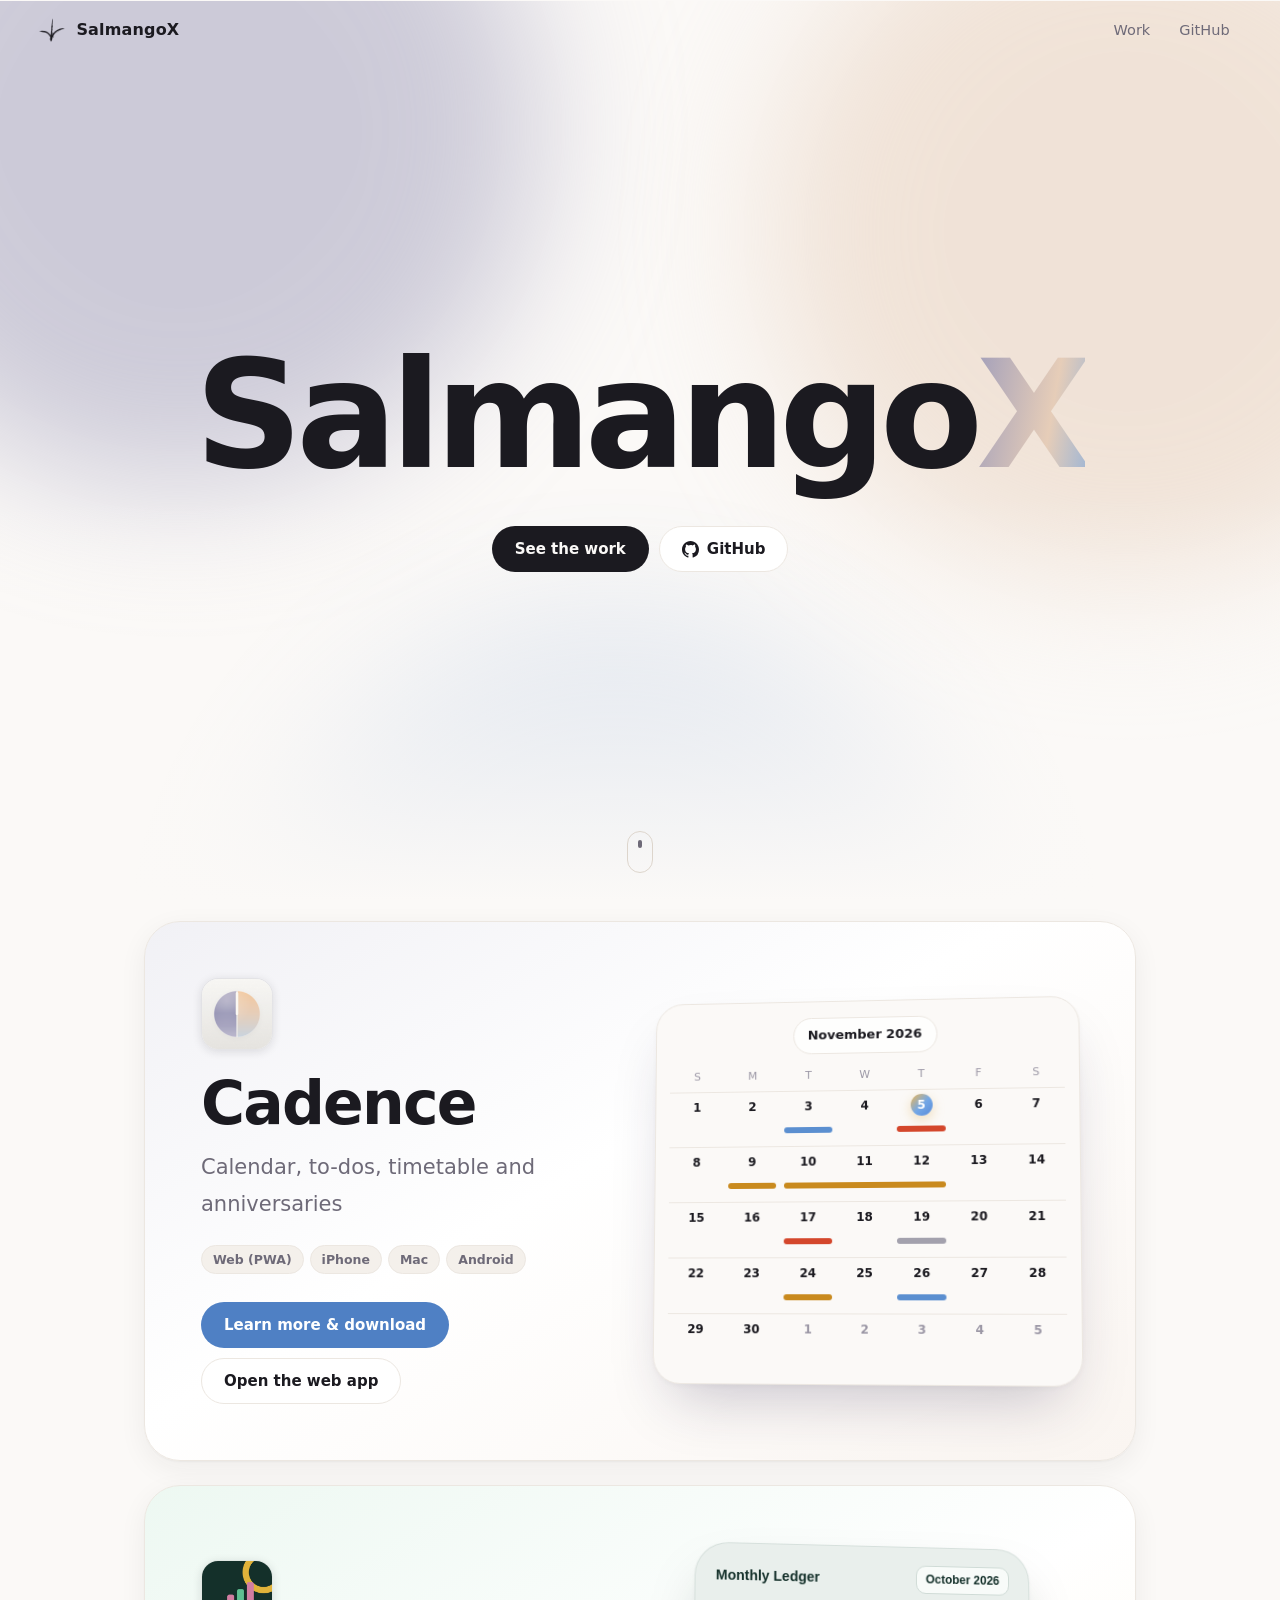
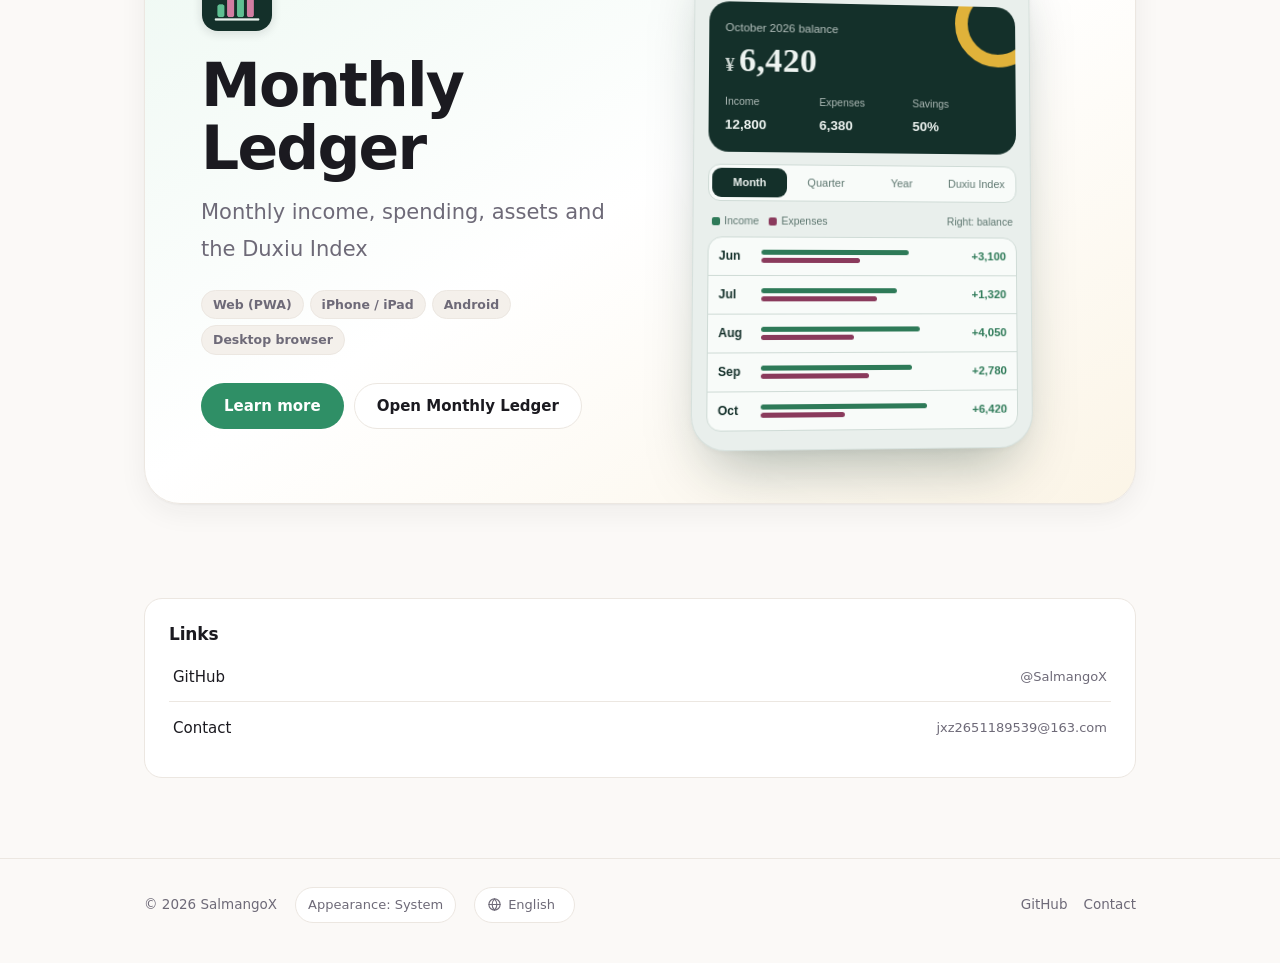
==== commit 77614e71: "顶栏 logo 不改颜色：浅色模式换成黑色单色版，深色模式用彩色版（撤掉上一版的加深滤镜） Co-Authored-By: Claude Opus 5.5 <noreply@anthropic.com" ====
--- a/index.html
+++ b/index.html
@@ -2,21 +2,21 @@
 <html lang="zh-CN">
 <head>
 <meta charset="utf-8">
-<meta name="sx-build" content="202611070221">
+<meta name="sx-build" content="202611070222">
 <meta name="viewport" content="width=device-width,initial-scale=1,viewport-fit=cover">
 <title>SalmangoX</title>
 <meta name="description" content="SalmangoX 的作品。">
 <meta name="theme-color" content="#FBF9F7" media="(prefers-color-scheme: light)">
 <meta name="theme-color" content="#141318" media="(prefers-color-scheme: dark)">
 <link rel="icon" href="logo.png" type="image/png">
-<link rel="stylesheet" href="style.css?v=202611070221">
-<script src="i18n.js?v=202611070221"></script>
-<script src="site.js?v=202611070221"></script>
+<link rel="stylesheet" href="style.css?v=202611070222">
+<script src="i18n.js?v=202611070222"></script>
+<script src="site.js?v=202611070222"></script>
 </head>
 <body>
 <header>
   <div class="wrap bar">
-    <a class="brand" href="./" aria-label="SalmangoX 首页"><img src="logo.png" alt="" width="28" height="28">SalmangoX</a>
+    <a class="brand" href="./" aria-label="SalmangoX 首页"><img class="lg-m" src="logo-mono.png" alt="" width="28" height="28"><img class="lg-c" src="logo.png" alt="" width="28" height="28">SalmangoX</a>
     <nav class="nav">
       <a href="./#products">作品</a>
       <a href="https://github.com/SalmangoX">GitHub</a>
--- a/style.css
+++ b/style.css
@@ -54,9 +54,11 @@
 .brand{display:flex;align-items:center;gap:10px;font-weight:680;letter-spacing:.01em;margin-right:auto;padding:8px 0}
 .brand svg{width:28px;height:28px;flex:none}
 .brand img{width:28px;height:28px;flex:none;display:block}
-/* 手绘 logo 是浅淡的粉彩，浅色背景上看不清：浅色模式下加深、提饱和（颜色还是那几个），深色模式保持原样 */
-:root:not([data-theme="dark"]) .brand img{filter:saturate(2.2) brightness(.68) contrast(1.2)}
-@media (prefers-color-scheme:dark){:root:not([data-theme="light"]) .brand img{filter:none}}
+/* 浅色模式用黑色单色版 logo（彩色的粉彩在浅色背景上看不清），深色模式用彩色版 */
+.brand .lg-c{display:none}
+:root[data-theme="dark"] .brand .lg-m{display:none}
+:root[data-theme="dark"] .brand .lg-c{display:block}
+@media (prefers-color-scheme:dark){:root:not([data-theme="light"]) .brand .lg-m{display:none}:root:not([data-theme="light"]) .brand .lg-c{display:block}}
 .nav a{font-size:14.5px;color:var(--sub);padding:10px 12px;border-radius:10px}
 .nav a:hover,.nav a[aria-current]{color:var(--ink)}
 .nav a[aria-current]{font-weight:600}
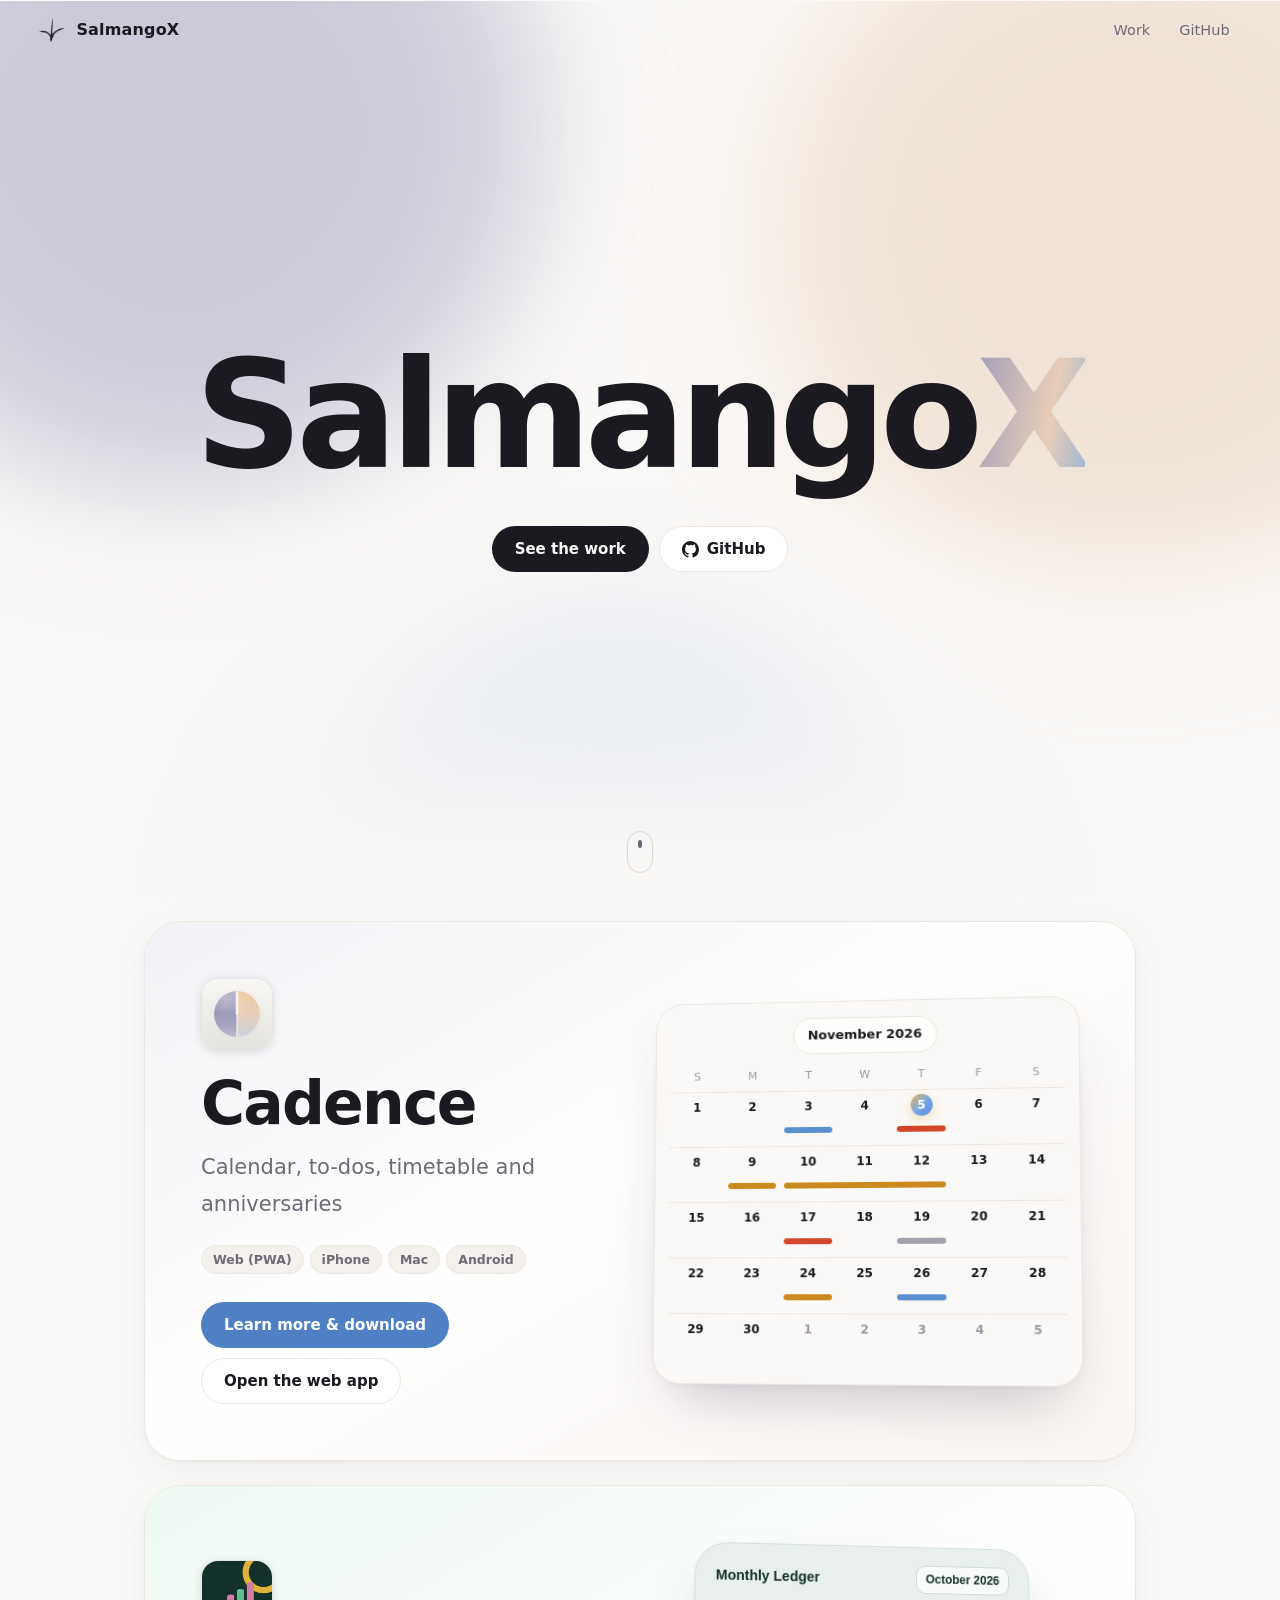
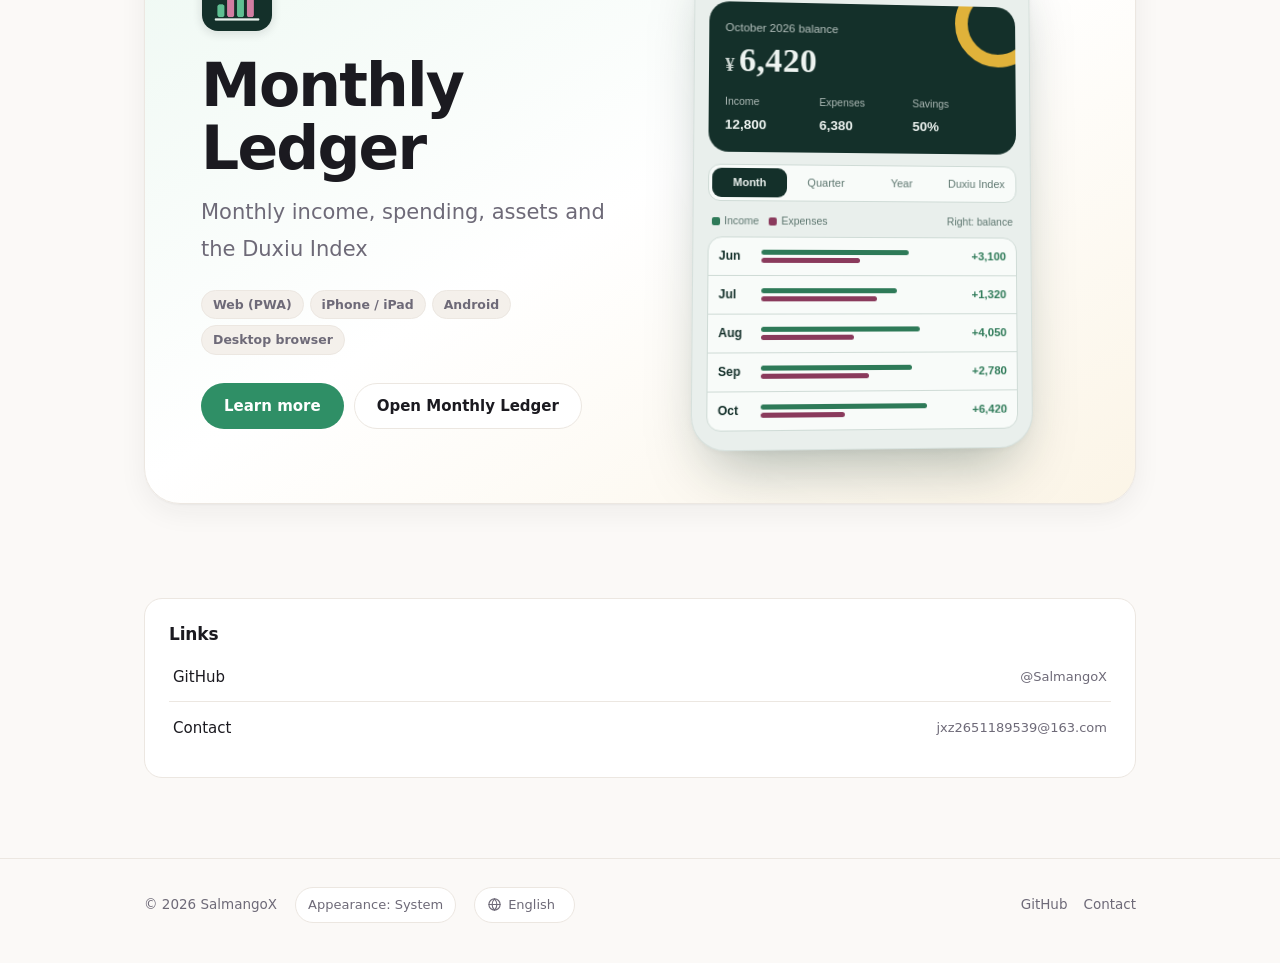
==== commit d00f3f29: "语言按访客自己用的第一语言选：支持的五种之一就用它，没有就用英语；中文只有明确是繁体才用繁体 Co-Authored-By: Claude Opus 5.5 <noreply@anthropic.co" ====
--- a/index.html
+++ b/index.html
@@ -2,16 +2,16 @@
 <html lang="zh-CN">
 <head>
 <meta charset="utf-8">
-<meta name="sx-build" content="202611070222">
+<meta name="sx-build" content="202611110026">
 <meta name="viewport" content="width=device-width,initial-scale=1,viewport-fit=cover">
 <title>SalmangoX</title>
 <meta name="description" content="SalmangoX 的作品。">
 <meta name="theme-color" content="#FBF9F7" media="(prefers-color-scheme: light)">
 <meta name="theme-color" content="#141318" media="(prefers-color-scheme: dark)">
 <link rel="icon" href="logo.png" type="image/png">
-<link rel="stylesheet" href="style.css?v=202611070222">
-<script src="i18n.js?v=202611070222"></script>
-<script src="site.js?v=202611070222"></script>
+<link rel="stylesheet" href="style.css?v=202611110026">
+<script src="i18n.js?v=202611110026"></script>
+<script src="site.js?v=202611110026"></script>
 </head>
 <body>
 <header>
